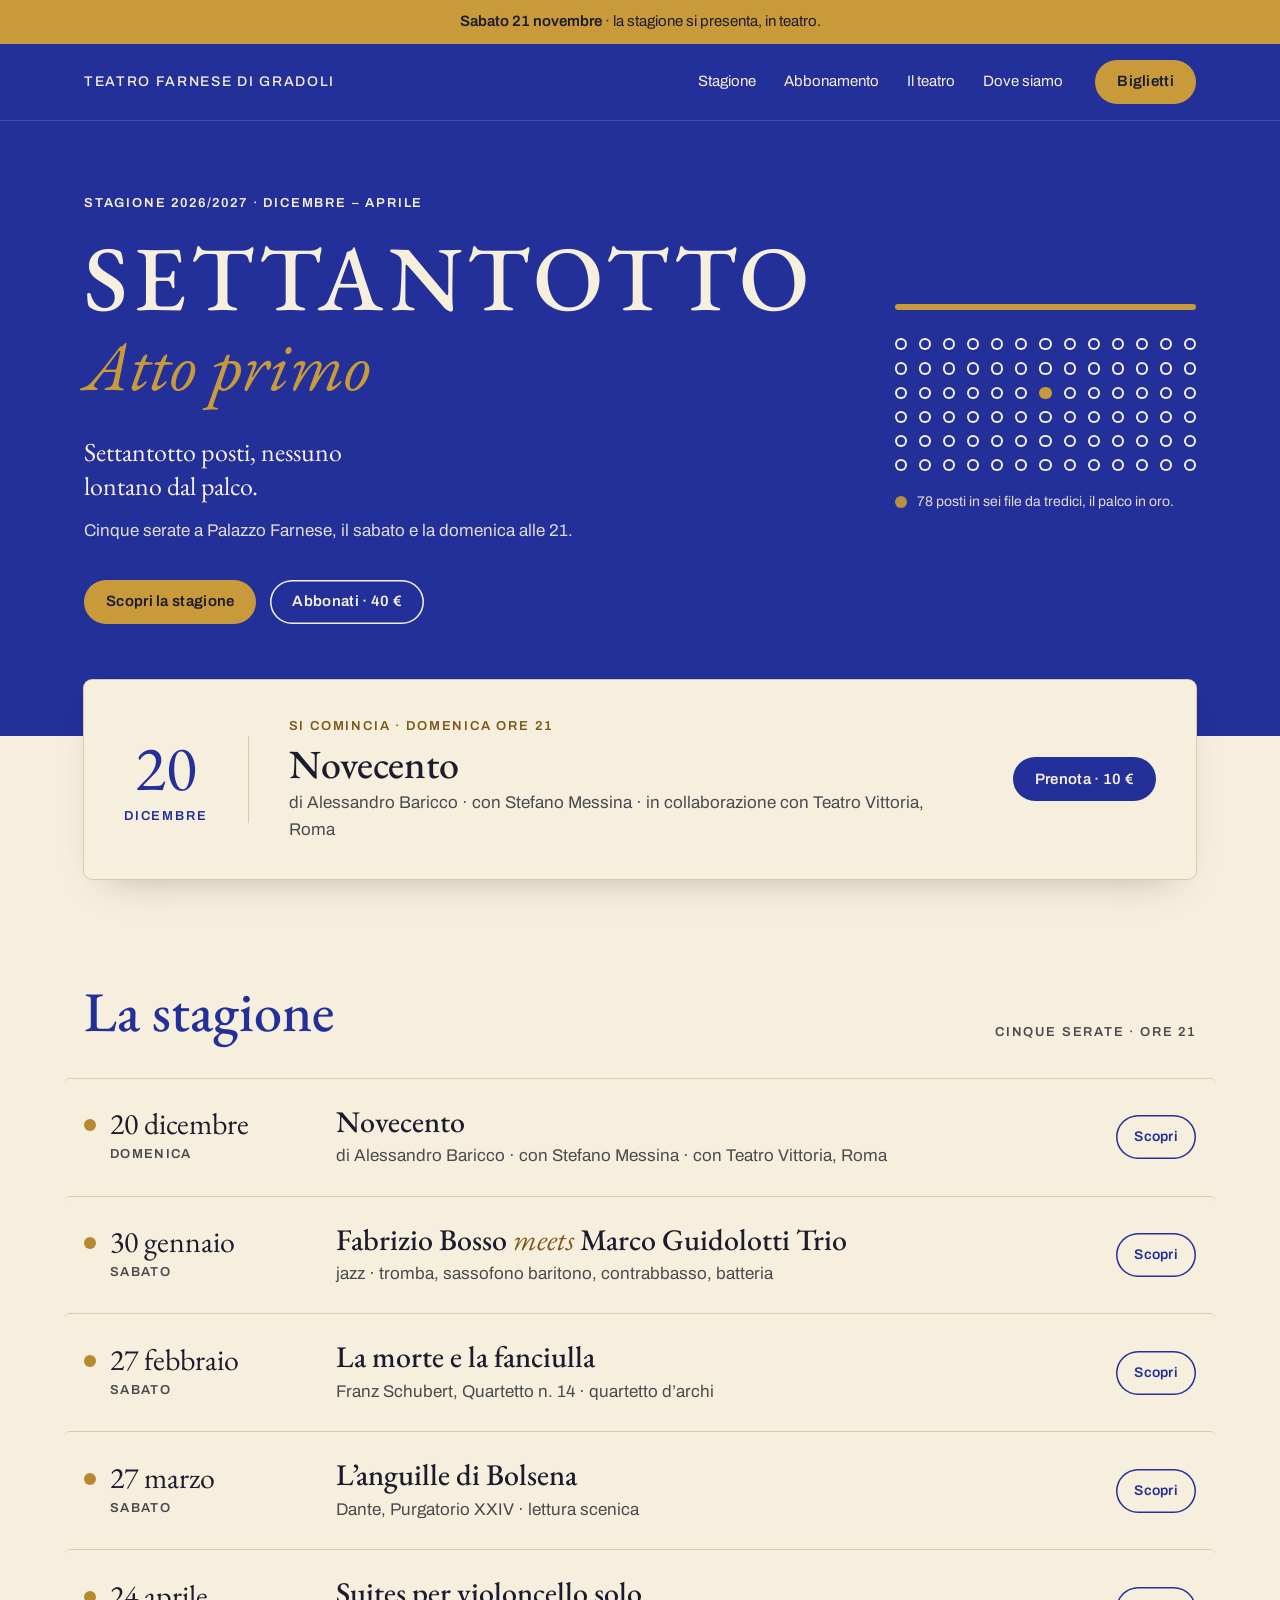
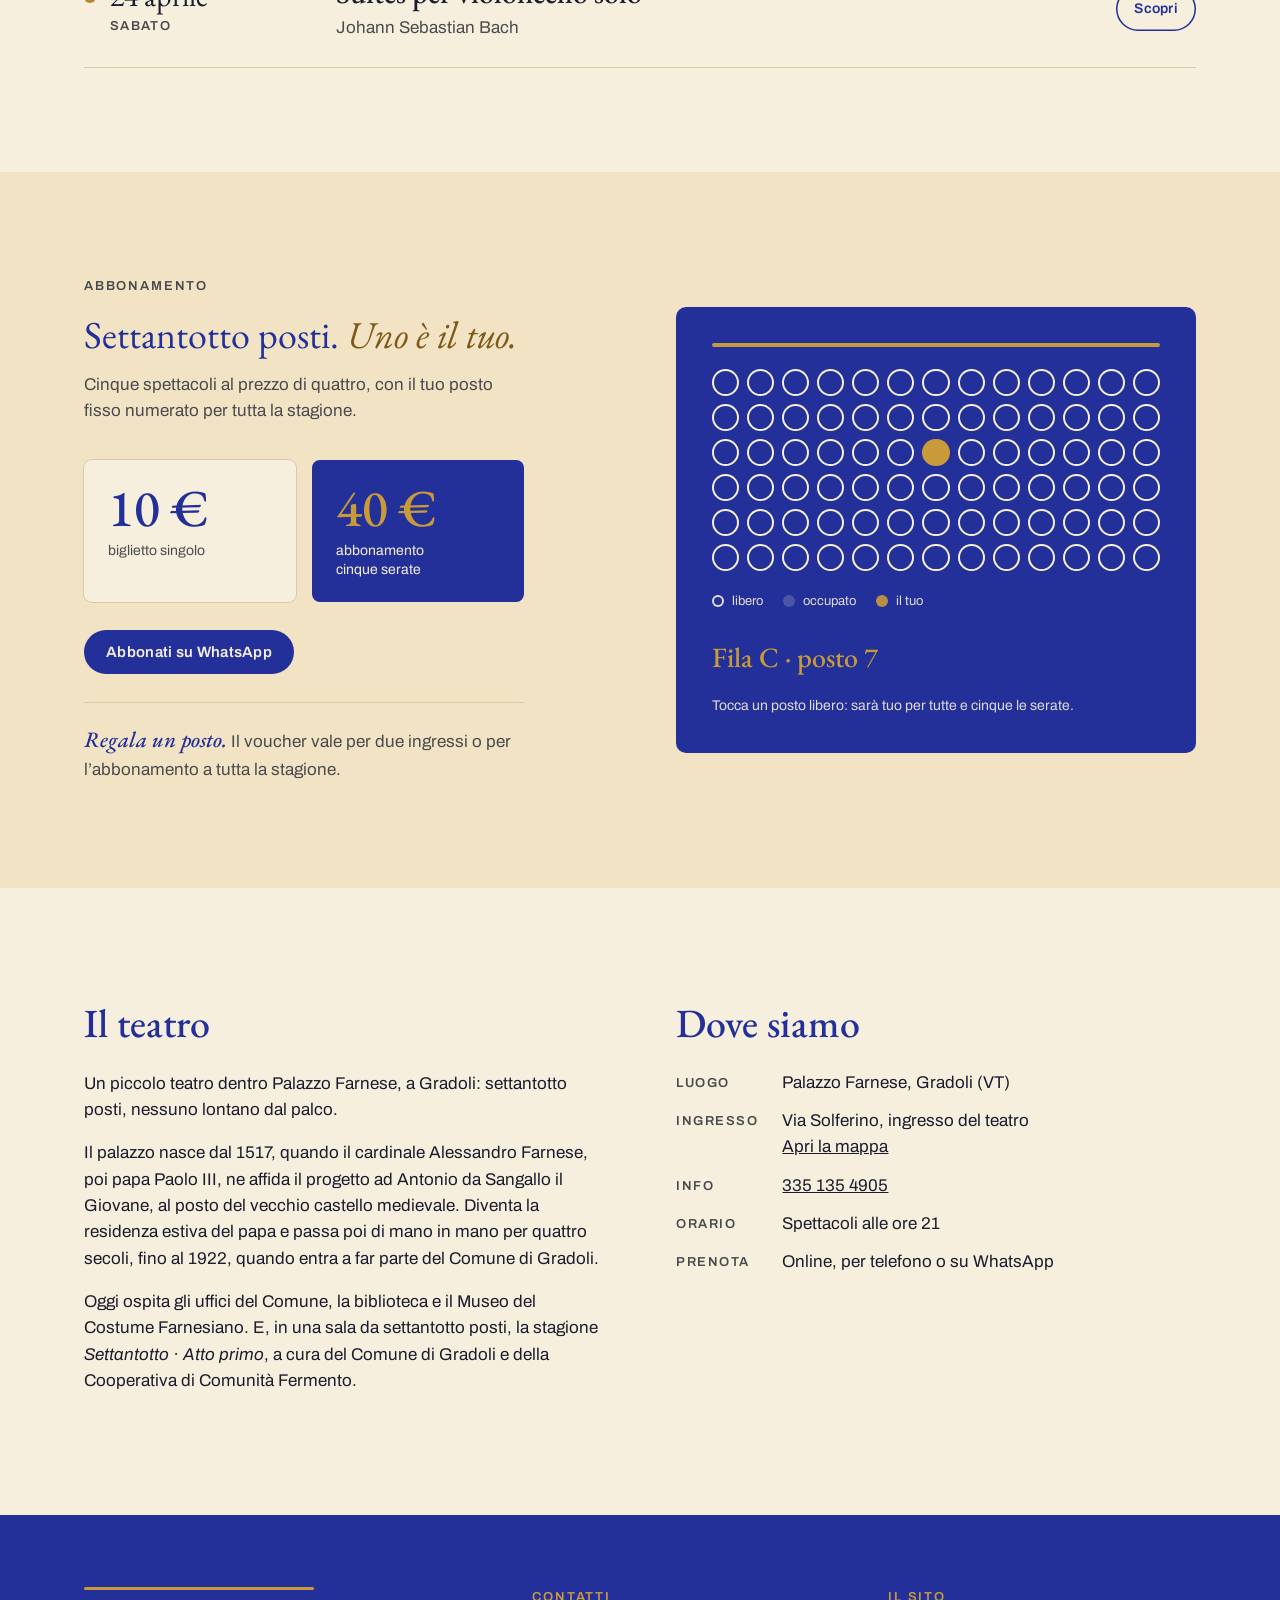
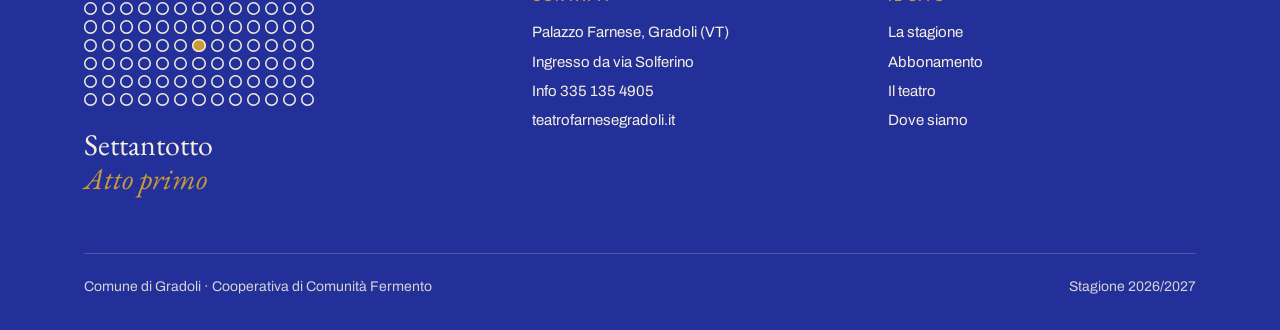
==== index.html @ 3d19fdaf "Scelta del posto anche per i biglietti dei singoli spettacoli Ogni pagina spettacolo ha ora la sala " ====
<!doctype html>
<html lang="it">
<head>
<meta charset="utf-8">
<meta name="viewport" content="width=device-width, initial-scale=1">
<title>Teatro Farnese di Gradoli · Settantotto, stagione 2026/2027</title>
<meta name="description" content="Settantotto posti, nessuno lontano dal palco. La stagione 2026/2027 del Teatro Farnese di Gradoli, a Palazzo Farnese.">
<link rel="preconnect" href="https://fonts.googleapis.com">
<link rel="preconnect" href="https://fonts.gstatic.com" crossorigin>
<link href="https://fonts.googleapis.com/css2?family=EB+Garamond:ital,wght@0,400;0,500;1,400;1,500&family=Archivo:wght@400;500;600&display=swap" rel="stylesheet">
<meta name="robots" content="noindex">
<link rel="stylesheet" href="stile.css?v=2">
</head>
<body>

<div class="avviso">
  <div class="contenitore">
    <p style="margin:0"><strong>Sabato 21 novembre</strong> · la stagione si presenta, in teatro.</p>
  </div>
</div>

<header class="testata">
  <div class="contenitore">
    <a class="marchio" href="#">Teatro Farnese di Gradoli</a>
    <nav class="menu" aria-label="Menu principale">
      <a href="#stagione">Stagione</a>
      <a href="#abbonamento">Abbonamento</a>
      <a href="#teatro">Il teatro</a>
      <a href="#dove">Dove siamo</a>
    </nav>
    <a class="bottone bottone-oro" href="#stagione">Biglietti</a>
  </div>
</header>

<main>
  <!-- Apertura -->
  <section class="apertura">
    <div class="contenitore">
      <div>
        <p class="etichetta">Stagione 2026/2027 · dicembre – aprile</p>
        <h1>SETTANTOTTO</h1>
        <p class="sottotitolo">Atto primo</p>
        <p class="motto">Settantotto posti, nessuno lontano dal palco.</p>
        <p class="quando">Cinque serate a Palazzo Farnese, il sabato e la domenica alle 21.</p>
        <div class="azioni">
          <a class="bottone bottone-oro" href="#stagione">Scopri la stagione</a>
          <a class="bottone bottone-vuoto" href="#abbonamento">Abbonati · 40 €</a>
        </div>
      </div>

      <figure class="sala" aria-label="La sala in astratto: 78 posti in sei file da tredici, il palco in oro">
        <div class="palco" aria-hidden="true"></div>
        <ul class="posti" data-sala="apertura" aria-hidden="true"></ul>
        <figcaption>78 posti in sei file da tredici, il palco in oro.</figcaption>
      </figure>
    </div>
  </section>

  <!-- Prossimo spettacolo -->
  <div class="prossimo">
    <div class="contenitore">
      <article class="scheda">
        <div class="data">20<span>dicembre</span></div>
        <div>
          <p class="etichetta">Si comincia · domenica ore 21</p>
          <h2><a href="novecento.html" style="text-decoration:none">Novecento</a></h2>
          <p>di Alessandro Baricco · con Stefano Messina · in collaborazione con Teatro Vittoria, Roma</p>
        </div>
        <a class="bottone bottone-blu" href="novecento.html#prenota">Prenota · 10 €</a>
      </article>
    </div>
  </div>

  <!-- Stagione -->
  <section class="blocco" id="stagione">
    <div class="contenitore">
      <div class="titolo-sezione">
        <h2>La stagione</h2>
        <p class="etichetta">Cinque serate · ore 21</p>
      </div>
      <ol class="stagione">
        <li>
          <div class="giorno"><div><strong>20 dicembre</strong><small>Domenica</small></div></div>
          <div><h3><a href="novecento.html">Novecento</a></h3><p>di Alessandro Baricco · con Stefano Messina · con Teatro Vittoria, Roma</p></div>
          <a class="bottone bottone-filo" href="novecento.html">Scopri</a>
        </li>
        <li>
          <div class="giorno"><div><strong>30 gennaio</strong><small>Sabato</small></div></div>
          <div><h3><a href="bosso-guidolotti.html">Fabrizio Bosso <em>meets</em> Marco Guidolotti Trio</a></h3><p>jazz · tromba, sassofono baritono, contrabbasso, batteria</p></div>
          <a class="bottone bottone-filo" href="bosso-guidolotti.html">Scopri</a>
        </li>
        <li>
          <div class="giorno"><div><strong>27 febbraio</strong><small>Sabato</small></div></div>
          <div><h3><a href="la-morte-e-la-fanciulla.html">La morte e la fanciulla</a></h3><p>Franz Schubert, Quartetto n. 14 · quartetto d’archi</p></div>
          <a class="bottone bottone-filo" href="la-morte-e-la-fanciulla.html">Scopri</a>
        </li>
        <li>
          <div class="giorno"><div><strong>27 marzo</strong><small>Sabato</small></div></div>
          <div><h3><a href="anguille-di-bolsena.html">L’anguille di Bolsena</a></h3><p>Dante, Purgatorio XXIV · lettura scenica</p></div>
          <a class="bottone bottone-filo" href="anguille-di-bolsena.html">Scopri</a>
        </li>
        <li>
          <div class="giorno"><div><strong>24 aprile</strong><small>Sabato</small></div></div>
          <div><h3><a href="suites-bach.html">Suites per violoncello solo</a></h3><p>Johann Sebastian Bach</p></div>
          <a class="bottone bottone-filo" href="suites-bach.html">Scopri</a>
        </li>
      </ol>
    </div>
  </section>

  <!-- Abbonamento -->
  <section class="blocco abbonamento" id="abbonamento">
    <div class="contenitore">
      <div>
        <p class="etichetta">Abbonamento</p>
        <blockquote>Settantotto posti. <em>Uno è il tuo.</em></blockquote>
        <p style="margin: 14px 0 0; color: var(--peperino); max-width: 440px">Cinque spettacoli al prezzo di quattro, con il tuo posto fisso numerato per tutta la stagione.</p>
        <div class="prezzi">
          <div class="prezzo"><strong>10 €</strong><span>biglietto singolo</span></div>
          <div class="prezzo evidenza"><strong>40 €</strong><span>abbonamento<br>cinque serate</span></div>
        </div>
        <a class="bottone bottone-blu" id="abbonati" href="#" target="_blank" rel="noopener">Abbonati su WhatsApp</a>
        <p class="regalo"><strong>Regala un posto.</strong> Il voucher vale per due ingressi o per l’abbonamento a tutta la stagione.</p>
      </div>

      <div class="tuo-posto">
        <div class="palco" aria-hidden="true"></div>
        <div class="posti" data-sala="scegli" role="group" aria-label="Scegli il posto dell’abbonamento"></div>
        <ul class="legenda" aria-hidden="true">
          <li><span class="posto"></span>libero</li>
          <li><span class="posto occupato"></span>occupato</li>
          <li><span class="posto scelto"></span>il tuo</li>
        </ul>
        <p class="didascalia" aria-live="polite">
          <strong id="posto-scelto">Fila C · posto 7</strong>
          <span id="posto-spiegazione">Tocca un posto libero: sarà tuo per tutte e cinque le serate.</span>
        </p>
      </div>
    </div>
  </section>

  <!-- Il teatro e Dove siamo -->
  <section class="blocco">
    <div class="contenitore due-colonne">
      <div id="teatro">
        <h2>Il teatro</h2>
        <p>Un piccolo teatro dentro Palazzo Farnese, a Gradoli: settantotto posti, nessuno lontano dal palco.</p>
        <p>Il palazzo nasce dal 1517, quando il cardinale Alessandro Farnese, poi papa Paolo III, ne affida il progetto ad Antonio da Sangallo il Giovane, al posto del vecchio castello medievale. Diventa la residenza estiva del papa e passa poi di mano in mano per quattro secoli, fino al 1922, quando entra a far parte del Comune di Gradoli.</p>
        <p>Oggi ospita gli uffici del Comune, la biblioteca e il Museo del Costume Farnesiano. E, in una sala da settantotto posti, la stagione <em>Settantotto · Atto primo</em>, a cura del Comune di Gradoli e della Cooperativa di Comunità Fermento.</p>
      </div>
      <div id="dove">
        <h2>Dove siamo</h2>
        <dl class="info">
          <dt>Luogo</dt><dd>Palazzo Farnese, Gradoli (VT)</dd>
          <dt>Ingresso</dt><dd>Via Solferino, ingresso del teatro<br><a href="https://www.google.com/maps/search/?api=1&amp;query=Via+Solferino+Gradoli+VT" target="_blank" rel="noopener">Apri la mappa</a></dd>
          <dt>Info</dt><dd><a href="tel:+393351354905">335 135 4905</a></dd>
          <dt>Orario</dt><dd>Spettacoli alle ore 21</dd>
          <dt>Prenota</dt><dd>Online, per telefono o su WhatsApp</dd>
        </dl>
      </div>
    </div>
  </section>
</main>

<footer class="piede">
  <div class="contenitore">
    <div class="colonne">
      <div>
        <div class="mini" aria-hidden="true">
          <div class="palco"></div>
          <ul class="posti" data-sala="piede"></ul>
        </div>
        <p class="firma">Settantotto<br><em>Atto primo</em></p>
      </div>
      <div>
        <h3>Contatti</h3>
        <ul>
          <li>Palazzo Farnese, Gradoli (VT)</li>
          <li>Ingresso da via Solferino</li>
          <li><a href="tel:+393351354905">Info 335 135 4905</a></li>
          <li>teatrofarnesegradoli.it</li>
        </ul>
      </div>
      <div>
        <h3>Il sito</h3>
        <ul>
          <li><a href="#stagione">La stagione</a></li>
          <li><a href="#abbonamento">Abbonamento</a></li>
          <li><a href="#teatro">Il teatro</a></li>
          <li><a href="#dove">Dove siamo</a></li>
        </ul>
      </div>
    </div>
    <div class="crediti">
      <p>Comune di Gradoli · Cooperativa di Comunità Fermento</p>
      <p>Stagione 2026/2027</p>
    </div>
  </div>
</footer>

<script src="posti.js"></script>
<script src="sala.js?v=2"></script>
</body>
</html>
---- stile.css ----
/* Teatro Farnese di Gradoli · stile comune a tutte le pagine */

/* ===== I colori dell'identità "Settantotto" ===== */
:root {
  --blu: #23309A;        /* Blu poltrona */
  --oro: #B8892E;        /* Oro sipario */
  --oro-chiaro: #C99A3A; /* oro da usare sul blu */
  --oro-scuro: #7E5A1A;  /* oro da usare come testo sul chiaro */
  --peperino: #4A4B4F;
  --intonaco: #F1E3C4;
  --crema: #F7EFDD;
  --inchiostro: #1B1C2E;
  --filo: #D9CBA8;       /* linee sottili sul chiaro */
  --serif: 'EB Garamond', Georgia, serif;
  --sans: 'Archivo', system-ui, sans-serif;
}

* { box-sizing: border-box; }
body {
  margin: 0;
  background: var(--crema);
  color: var(--inchiostro);
  font-family: var(--sans);
  font-size: 17px;
  line-height: 1.55;
}
a { color: inherit; }
.contenitore { max-width: 1160px; margin: 0 auto; padding: 0 24px; }
.etichetta {
  margin: 0;
  font-size: 13px; font-weight: 600; letter-spacing: 0.14em;
  text-transform: uppercase;
}

/* ===== Bottoni ===== */
.bottone {
  display: inline-flex; align-items: center; justify-content: center; gap: 8px;
  min-height: 44px; padding: 0 22px;
  border-radius: 999px; text-decoration: none; font-weight: 600; font-size: 15px;
  letter-spacing: 0.02em; white-space: nowrap;
  transition: background .2s, color .2s, box-shadow .2s;
}
.bottone-oro { background: var(--oro-chiaro); color: var(--inchiostro); }
.bottone-oro:hover { background: var(--crema); }
.bottone-vuoto { box-shadow: inset 0 0 0 1.5px var(--crema); color: var(--crema); }
.bottone-vuoto:hover { background: var(--crema); color: var(--blu); }
.bottone-blu { background: var(--blu); color: var(--crema); }
.bottone-blu:hover { background: var(--inchiostro); }
.bottone-filo { box-shadow: inset 0 0 0 1.5px var(--blu); color: var(--blu); min-height: 44px; padding: 0 18px; font-size: 14px; }
.bottone-filo:hover { background: var(--blu); color: var(--crema); }

/* ===== Testata ===== */
.testata { background: var(--blu); color: var(--crema); border-bottom: 1px solid rgba(247, 239, 221, 0.15); }
.testata .contenitore {
  display: flex; align-items: center; gap: 32px; min-height: 76px;
}
.marchio { text-decoration: none; font-weight: 500; letter-spacing: 0.12em; text-transform: uppercase; font-size: 14px; }
.menu { display: flex; gap: 28px; margin-left: auto; }
.menu a { text-decoration: none; font-size: 15px; padding: 10px 0; }
.menu a:hover { color: var(--oro-chiaro); }

/* ===== La sala (il segno): 6 file da 13 = 78 posti ===== */
.posti {
  display: grid; grid-template-columns: repeat(13, 1fr); gap: 12px;
  list-style: none; margin: 0; padding: 0;
}
.posto {
  aspect-ratio: 1; border-radius: 50%;
  box-shadow: inset 0 0 0 2px var(--crema);
}
.posto.oro { background: var(--oro-chiaro); box-shadow: none; }
.palco { height: 6px; border-radius: 3px; background: var(--oro-chiaro); margin-bottom: 28px; }

/* All'arrivo la sala "si accende" a onde partendo dal posto d'oro, poi resta solo lui */
@keyframes accendi {
  0%   { background: transparent; }
  35%  { background: var(--oro-chiaro); box-shadow: inset 0 0 0 2px var(--oro-chiaro); }
  100% { background: transparent; }
}
[data-sala="apertura"] .posto:not(.oro) { animation: accendi 1.1s ease-out both; animation-delay: calc(var(--d) * 90ms + 300ms); }
@media (prefers-reduced-motion: reduce) {
  [data-sala="apertura"] .posto:not(.oro) { animation: none; }
}

/* ===== Apertura ===== */
.apertura { background: var(--blu); color: var(--crema); padding: 72px 0 112px; }
.apertura .contenitore {
  display: grid; grid-template-columns: 1fr 1fr; gap: 80px; align-items: center;
}
.apertura h1 {
  margin: 18px 0 0; font-family: var(--serif); font-weight: 500;
  font-size: clamp(48px, 7.4vw, 92px); letter-spacing: 0.06em; line-height: 1;
}
.apertura .sottotitolo {
  margin: 4px 0 0; font-family: var(--serif); font-style: italic;
  font-size: clamp(38px, 5.6vw, 70px); line-height: 1.1; color: var(--oro-chiaro);
}
.apertura .motto { margin: 32px 0 0; font-family: var(--serif); font-size: 26px; line-height: 1.3; max-width: 26ch; }
.apertura .quando { margin: 14px 0 0; opacity: .9; }
.azioni { display: flex; gap: 14px; flex-wrap: wrap; margin-top: 36px; }

.sala { margin: 0; width: 100%; }
.sala figcaption { margin-top: 20px; font-size: 14px; display: flex; gap: 10px; align-items: center; opacity: .9; }
.sala figcaption::before { content: ""; width: 12px; height: 12px; border-radius: 50%; background: var(--oro-chiaro); flex: none; }

/* ===== Prossimo spettacolo ===== */
.prossimo { margin-top: -56px; }
.scheda {
  background: var(--crema); border-radius: 8px; padding: 36px 40px;
  box-shadow: 0 0 0 1px var(--filo), 0 18px 40px -24px rgba(27, 28, 46, 0.35);
  display: grid; grid-template-columns: auto 1fr auto; gap: 40px; align-items: center;
}
.scheda .data { font-family: var(--serif); font-size: 64px; line-height: 1; color: var(--blu); text-align: center; padding-right: 40px; border-right: 1px solid var(--filo); }
.scheda .data span { display: block; font-family: var(--sans); font-size: 13px; font-weight: 600; letter-spacing: .14em; text-transform: uppercase; margin-top: 10px; }
.scheda h2 { margin: 6px 0 4px; font-family: var(--serif); font-weight: 500; font-size: 40px; line-height: 1.1; }
.scheda p { margin: 0; color: var(--peperino); }
.scheda .etichetta { color: var(--oro-scuro); }

/* ===== Sezioni ===== */
section.blocco { padding: 104px 0; }
.titolo-sezione { display: flex; justify-content: space-between; align-items: end; gap: 24px; flex-wrap: wrap; margin-bottom: 36px; }
.titolo-sezione h2 { margin: 0; font-family: var(--serif); font-weight: 500; font-size: clamp(36px, 5vw, 56px); line-height: 1.05; color: var(--blu); }
.titolo-sezione .etichetta { color: var(--peperino); }

/* ===== Stagione ===== */
.stagione { list-style: none; margin: 0; padding: 0; border-bottom: 1px solid var(--filo); }
.stagione li {
  display: grid; grid-template-columns: 220px 1fr auto; gap: 32px; align-items: center;
  padding: 26px 20px; margin: 0 -20px; border-top: 1px solid var(--filo);
  border-radius: 6px; transition: background .2s;
}
.stagione li:hover { background: var(--intonaco); }
.stagione li:hover .giorno::before { background: var(--blu); }
.stagione .giorno { display: flex; gap: 14px; align-items: baseline; }
.stagione .giorno::before {
  content: ""; width: 12px; height: 12px; border-radius: 50%; background: var(--oro); flex: none; transform: translateY(-3px);
  transition: background .2s;
}
.stagione .giorno strong { font-family: var(--serif); font-weight: 400; font-size: 30px; line-height: 1.1; display: block; }
.stagione .giorno small { font-size: 13px; font-weight: 600; letter-spacing: .1em; text-transform: uppercase; color: var(--peperino); }
.stagione h3 { margin: 0; font-family: var(--serif); font-weight: 500; font-size: 30px; line-height: 1.15; }
.stagione h3 em { color: var(--oro-scuro); font-weight: 400; }
.stagione p { margin: 4px 0 0; color: var(--peperino); }

/* ===== Abbonamento ===== */
.abbonamento { background: var(--intonaco); }
.abbonamento .contenitore { display: grid; grid-template-columns: 1fr 1fr; gap: 72px; align-items: center; }
.abbonamento .etichetta { color: var(--peperino); }
.abbonamento blockquote { margin: 16px 0 0; font-family: var(--serif); font-size: clamp(28px, 3.4vw, 38px); line-height: 1.2; color: var(--blu); }
.abbonamento blockquote em { color: var(--oro-scuro); }
.prezzi { display: grid; grid-template-columns: 1fr 1fr; gap: 16px; margin: 36px 0 28px; max-width: 440px; }
.prezzo { background: var(--crema); border-radius: 8px; padding: 22px 24px; box-shadow: 0 0 0 1px var(--filo); }
.prezzo strong { display: block; font-family: var(--serif); font-weight: 500; font-size: 52px; line-height: 1; color: var(--blu); }
.prezzo span { display: block; margin-top: 8px; color: var(--peperino); font-size: 14px; line-height: 1.35; }
.prezzo.evidenza { background: var(--blu); box-shadow: none; }
.prezzo.evidenza strong { color: var(--oro-chiaro); }
.prezzo.evidenza span { color: var(--crema); }

.regalo { margin: 28px 0 0; padding-top: 20px; border-top: 1px solid var(--filo); color: var(--peperino); max-width: 440px; }
.regalo strong { font-family: var(--serif); font-style: italic; font-weight: 500; font-size: 22px; color: var(--blu); }

/* Avviso della presentazione, in cima */
.avviso { background: var(--oro-chiaro); color: var(--inchiostro); font-size: 15px; }
.avviso .contenitore { display: flex; justify-content: center; align-items: center; gap: 10px; flex-wrap: wrap; min-height: 44px; padding-top: 8px; padding-bottom: 8px; text-align: center; }
.avviso strong { font-weight: 600; }

.tuo-posto { background: var(--blu); color: var(--crema); border-radius: 10px; padding: 36px; }
.tuo-posto .palco { height: 4px; margin-bottom: 22px; }
.tuo-posto .posti { gap: 8px; }
.tuo-posto .posto {
  border: 0; padding: 0; cursor: pointer; background: transparent;
  transition: background .2s, box-shadow .2s;
}
.tuo-posto .posto:hover { box-shadow: inset 0 0 0 2px var(--oro-chiaro); }
.tuo-posto .posto:focus-visible { outline: 2px solid var(--oro-chiaro); outline-offset: 2px; }
.tuo-posto .posto[aria-pressed="true"] { background: var(--oro-chiaro); box-shadow: none; }
.tuo-posto .didascalia { margin: 24px 0 0; display: flex; justify-content: space-between; align-items: baseline; gap: 16px; flex-wrap: wrap; }
.tuo-posto .didascalia strong { font-family: var(--serif); font-weight: 500; font-size: 28px; color: var(--oro-chiaro); }
.tuo-posto .didascalia span { font-size: 14px; opacity: .9; }

/* Posti già presi (biglietti venduti e abbonati): spenti, non si toccano */
.tuo-posto .posto.occupato,
.legenda .posto.occupato { background: rgba(247, 239, 221, 0.22); box-shadow: none; cursor: not-allowed; }
.tuo-posto .posto.occupato:hover { box-shadow: none; }

.legenda { list-style: none; margin: 20px 0 0; padding: 0; display: flex; flex-wrap: wrap; gap: 8px 20px; font-size: 13px; opacity: .9; }
.legenda li { display: flex; align-items: center; gap: 8px; }
.legenda .posto { width: 12px; flex: none; }
.legenda .posto.scelto { background: var(--oro-chiaro); box-shadow: none; }

/* La sala dei biglietti, dentro il riquadro "Biglietti" di ogni spettacolo */
.scegli-biglietto { padding: 28px; margin-bottom: 24px; }
.scegli-biglietto .etichetta { color: var(--oro-chiaro); margin-bottom: 18px; }
.scegli-biglietto .posti { gap: 6px; }
.scegli-biglietto .didascalia { margin-top: 20px; }
.scegli-biglietto .didascalia strong { font-size: 24px; line-height: 1.2; }

/* ===== Il teatro + Dove ===== */
.due-colonne { display: grid; grid-template-columns: 1fr 1fr; gap: 72px; }
.due-colonne h2 { margin: 0 0 16px; font-family: var(--serif); font-weight: 500; font-size: 40px; color: var(--blu); }
.segnaposto { background: var(--intonaco); border: 1px dashed var(--oro); border-radius: 6px; padding: 14px 16px; color: var(--peperino); font-size: 15px; }
dl.info { margin: 0; display: grid; grid-template-columns: auto 1fr; gap: 12px 24px; }
dl.info dt { font-size: 13px; font-weight: 600; letter-spacing: .12em; text-transform: uppercase; color: var(--peperino); padding-top: 3px; }
dl.info dd { margin: 0; }

/* ===== Piede ===== */
.piede { background: var(--blu); color: var(--crema); padding: 72px 0 32px; font-size: 15px; }
.piede .colonne { display: grid; grid-template-columns: 1.3fr 1fr 1fr; gap: 48px; }
.piede .firma { margin: 0; font-family: var(--serif); font-size: 30px; line-height: 1.15; }
.piede .firma em { color: var(--oro-chiaro); }
.piede .mini { max-width: 230px; margin-bottom: 22px; }
.piede .mini .palco { height: 3px; margin-bottom: 12px; }
.piede .mini .posti { gap: 5px; }
.piede .mini .posto { box-shadow: inset 0 0 0 1.5px var(--crema); }
.piede h3 { margin: 0 0 14px; font-size: 13px; font-weight: 600; letter-spacing: .14em; text-transform: uppercase; color: var(--oro-chiaro); }
.piede ul { list-style: none; margin: 0; padding: 0; display: grid; gap: 6px; }
.piede ul a { text-decoration: none; }
.piede ul a:hover { color: var(--oro-chiaro); }
.piede .crediti {
  margin-top: 56px; padding-top: 22px; border-top: 1px solid rgba(247, 239, 221, 0.25);
  display: flex; justify-content: space-between; gap: 16px; flex-wrap: wrap; font-size: 14px; opacity: .85;
}
.piede .crediti p { margin: 0; }

/* ===== Telefono ===== */
@media (max-width: 820px) {
  .testata .contenitore { flex-wrap: wrap; gap: 0 16px; min-height: 0; padding-top: 12px; padding-bottom: 4px; }
  .marchio { flex: 1; font-size: 13px; }
  .menu { order: 3; width: 100%; margin: 8px 0 0; justify-content: space-between; gap: 12px; border-top: 1px solid rgba(247, 239, 221, 0.15); }
  .menu a { font-size: 14px; padding: 12px 0; }
  .testata .bottone { min-height: 40px; padding: 0 16px; font-size: 14px; }

  .apertura { padding: 44px 0 96px; }
  .apertura .contenitore, .abbonamento .contenitore, .due-colonne, .piede .colonne { grid-template-columns: minmax(0, 1fr); gap: 44px; }
  .apertura h1 { font-size: clamp(34px, 11vw, 64px); letter-spacing: 0.03em; }
  .apertura .sottotitolo { font-size: clamp(32px, 10vw, 56px); }
  .posti { gap: 7px; }
  .tuo-posto { padding: 24px; }
  .tuo-posto .posti { gap: 5px; }

  .scheda { grid-template-columns: 1fr; gap: 18px; padding: 28px; }
  .scheda .data { text-align: left; border-right: 0; padding-right: 0; }
  .scheda .bottone { justify-self: start; }

  .stagione li { grid-template-columns: 1fr; gap: 10px; padding: 24px 0; margin: 0; }
  .stagione li:hover { background: none; }
  .stagione .bottone { justify-self: start; }
  section.blocco { padding: 72px 0; }
}
@media (max-width: 360px) {
  .menu a { font-size: 13px; }
}

/* ===== Collegamenti nella stagione (homepage) ===== */
.stagione h3 a { text-decoration: none; }
.stagione h3 a:hover { text-decoration: underline; text-decoration-thickness: 1px; text-underline-offset: 4px; }

/* ===================================================== */
/* ===== Pagine dei singoli spettacoli =============== */
/* ===================================================== */

.apertura-spettacolo { padding: 64px 0 96px; }
.apertura-spettacolo .contenitore { grid-template-columns: 1.25fr 1fr; align-items: end; }
.apertura-spettacolo .etichetta a { text-decoration: none; }
.apertura-spettacolo .etichetta a:hover { color: var(--oro-chiaro); }
.apertura-spettacolo .etichetta .genere { color: var(--oro-chiaro); }
.apertura-spettacolo h1 {
  letter-spacing: 0; text-transform: none;
  font-size: clamp(44px, 6.4vw, 84px); line-height: 1.02;
}
.apertura-spettacolo h1 em { color: var(--oro-chiaro); font-weight: 400; font-size: .6em; display: block; margin: 4px 0; }
.apertura-spettacolo .sottotitolo { font-size: clamp(26px, 3.2vw, 38px); margin-top: 10px; }
.apertura-spettacolo .interpreti { margin: 18px 0 0; font-size: 18px; line-height: 1.6; }
.apertura-spettacolo .interpreti span { color: var(--oro-chiaro); }
.apertura-spettacolo .quando-grande {
  margin: 32px 0 0; padding-top: 24px; border-top: 1px solid rgba(247, 239, 221, 0.3);
  font-family: var(--serif); font-size: clamp(28px, 3.4vw, 40px); line-height: 1.15;
}
.apertura-spettacolo .quando-grande small { display: block; margin-top: 6px; font-family: var(--sans); font-size: 15px; font-weight: 500; letter-spacing: .1em; text-transform: uppercase; }

/* nella sala di uno spettacolo: posto di stasera pieno, serate già passate solo bordate d'oro */
.posto.passato { box-shadow: inset 0 0 0 3px var(--oro-chiaro); }

.scheda-spettacolo { display: grid; grid-template-columns: 1.2fr 1fr; gap: 72px; align-items: start; }
.scheda-spettacolo h2 { margin: 0 0 18px; font-family: var(--serif); font-weight: 500; font-size: 40px; line-height: 1.1; color: var(--blu); }
.scheda-spettacolo .testo p { margin: 0 0 16px; font-size: 18px; line-height: 1.65; max-width: 60ch; }
.scheda-spettacolo .testo blockquote {
  margin: 28px 0; padding: 4px 0 4px 24px; border-left: 3px solid var(--oro);
  font-family: var(--serif); font-style: italic; font-size: 26px; line-height: 1.35; color: var(--blu);
}
.scheda-spettacolo .testo blockquote cite { display: block; margin-top: 8px; font-family: var(--sans); font-style: normal; font-size: 14px; color: var(--peperino); }
.formazione { list-style: none; margin: 28px 0 0; padding: 0; border-top: 1px solid var(--filo); }
.formazione li { display: flex; justify-content: space-between; gap: 16px; padding: 12px 0; border-bottom: 1px solid var(--filo); }
.formazione li span { color: var(--oro-scuro); font-style: italic; font-family: var(--serif); font-size: 19px; }
.da-annunciare { color: var(--peperino); font-style: italic; }

.biglietto { background: var(--intonaco); border-radius: 10px; padding: 36px; position: sticky; top: 24px; }
.biglietto h2 { font-size: 32px; }
.biglietto dl.info { margin-bottom: 28px; }
.biglietto .azioni { margin-top: 0; flex-direction: column; align-items: stretch; gap: 10px; }
.biglietto .nota { margin: 18px 0 0; font-size: 14px; color: var(--peperino); }

/* Precedente / successivo */
.altri { border-top: 1px solid var(--filo); }
.altri .contenitore { display: grid; grid-template-columns: 1fr 1fr; }
.altri a {
  display: flex; flex-direction: column; gap: 4px; padding: 36px 0; text-decoration: none;
  transition: color .2s;
}
.altri a + a { text-align: right; align-items: flex-end; border-left: 1px solid var(--filo); padding-left: 24px; }
.altri a:first-child { padding-right: 24px; }
.altri a:hover strong { color: var(--blu); }
.altri small { font-size: 13px; font-weight: 600; letter-spacing: .12em; text-transform: uppercase; color: var(--peperino); }
.altri strong { font-family: var(--serif); font-weight: 500; font-size: 28px; line-height: 1.15; transition: color .2s; }

@media (max-width: 820px) {
  .apertura-spettacolo { padding: 40px 0 72px; }
  .apertura-spettacolo .contenitore, .scheda-spettacolo { grid-template-columns: minmax(0, 1fr); gap: 44px; }
  .apertura-spettacolo h1 { font-size: clamp(38px, 11vw, 60px); letter-spacing: 0; }
  .biglietto { position: static; padding: 26px; }
  .biglietto dl.info { grid-template-columns: 1fr; gap: 2px; }
  .biglietto dl.info dd { margin-bottom: 14px; }
  /* sul telefono la sala dei biglietti prende tutta la larghezza, per avere posti più grandi da toccare */
  .biglietto .scegli-biglietto { margin-left: -26px; margin-right: -26px; border-radius: 0; padding: 24px 14px; }
  .scegli-biglietto .posti { gap: 4px; }
  .tuo-posto { padding: 24px 16px; }
  .tuo-posto .posti { gap: 4px; }
  .altri .contenitore { grid-template-columns: 1fr; }
  .altri a + a { text-align: left; align-items: flex-start; border-left: 0; border-top: 1px solid var(--filo); padding-left: 0; }
  .altri strong { font-size: 24px; }
}

/* "da annunciare" sul blu dell'apertura */
.apertura-spettacolo .da-annunciare { color: var(--crema); opacity: .8; }
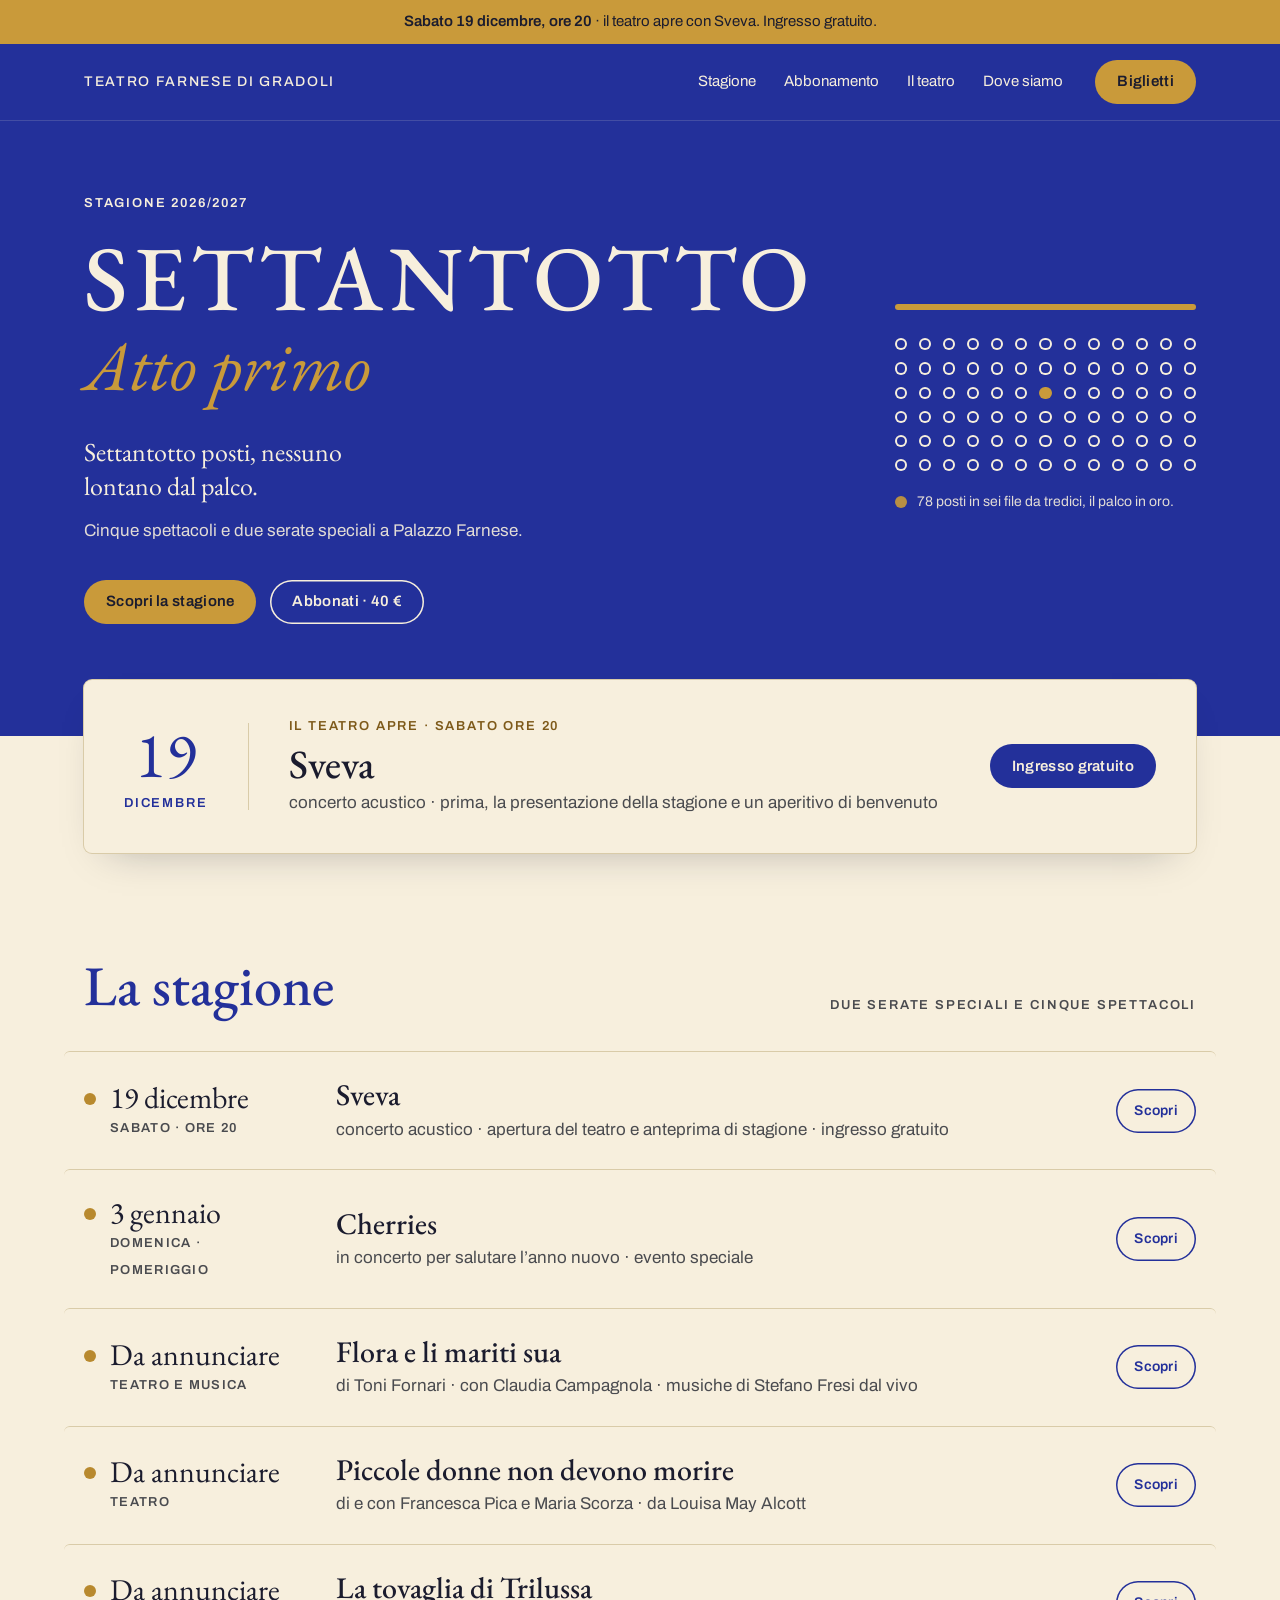
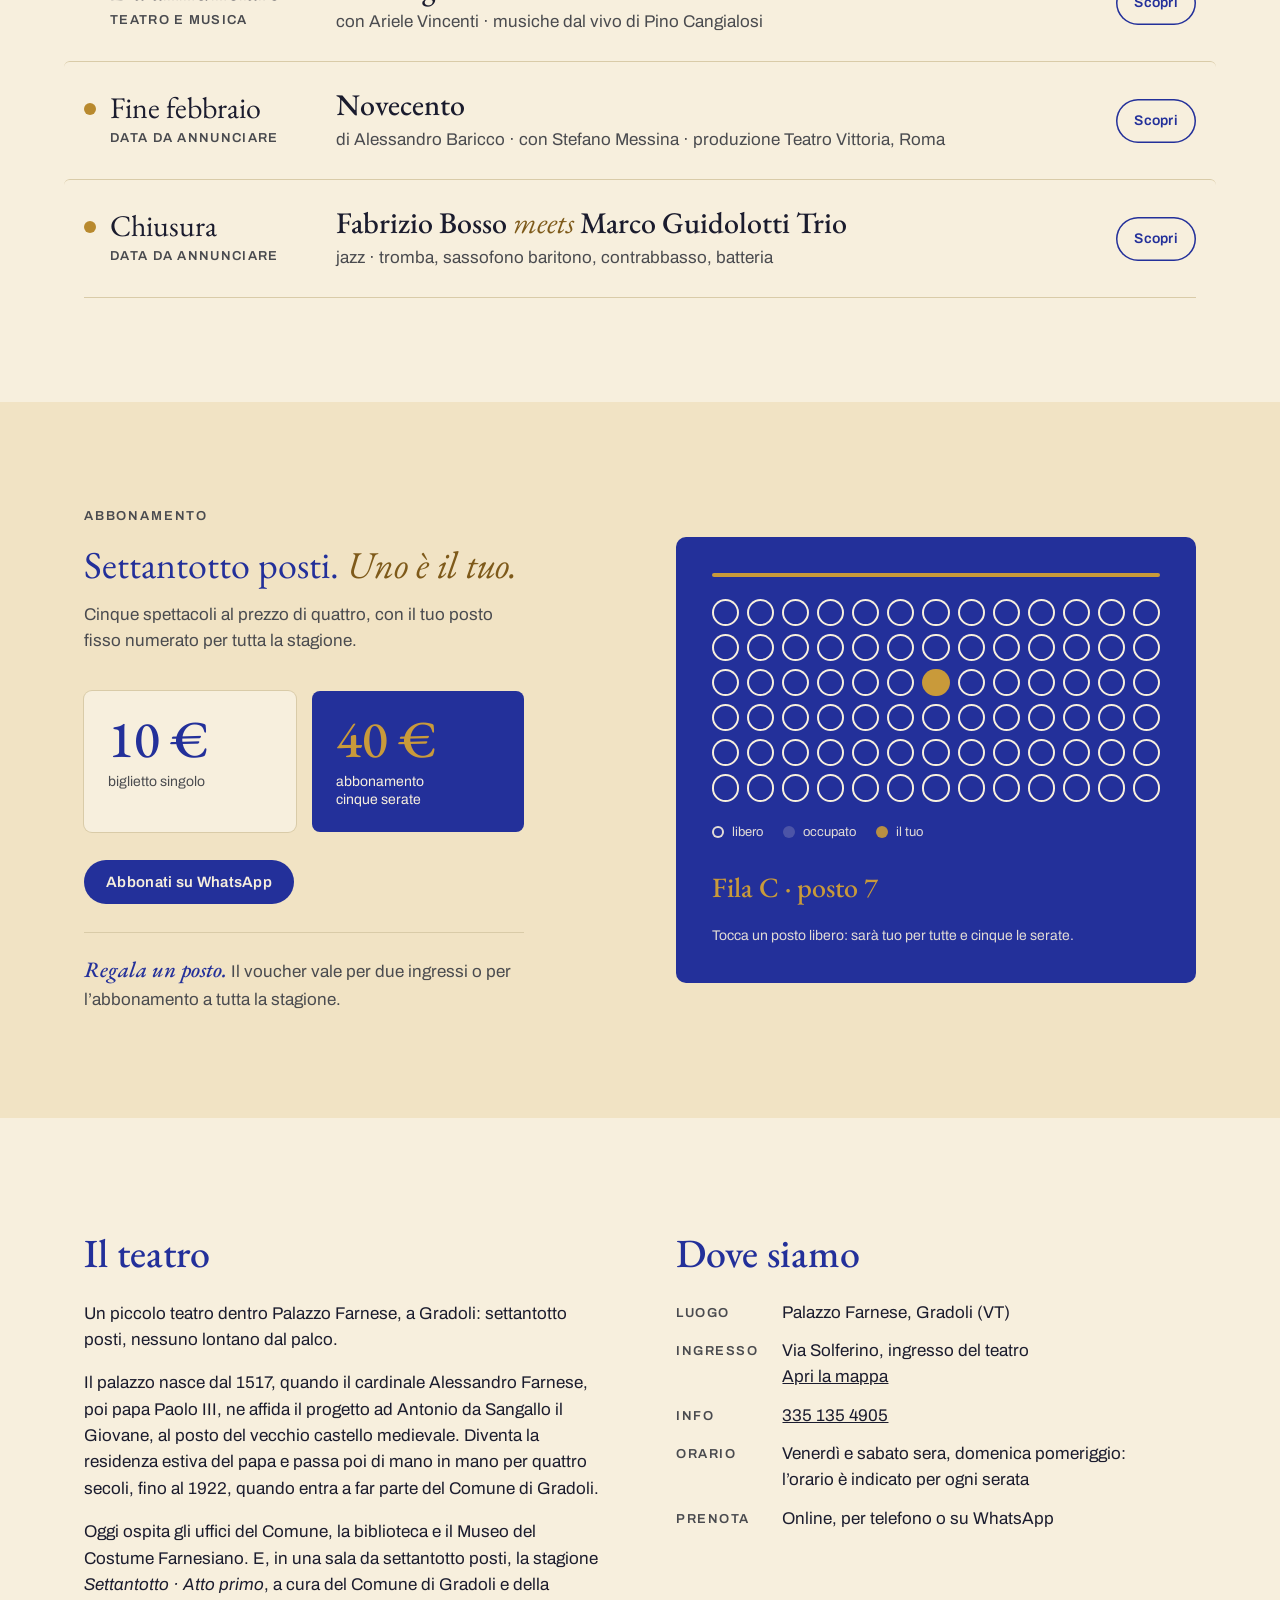
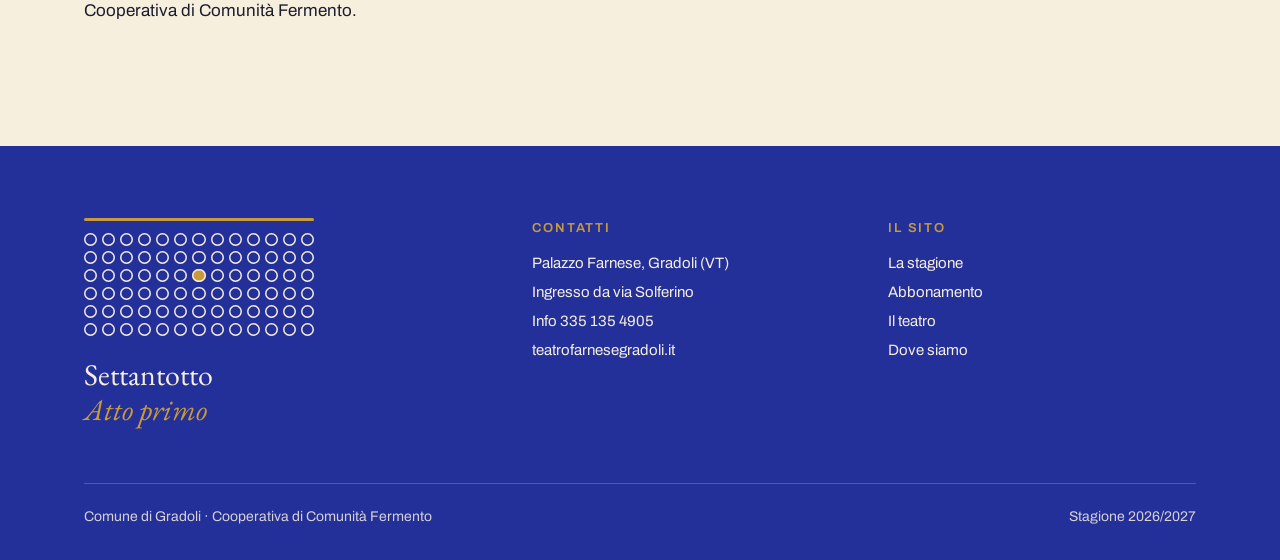
==== commit da38ce9c: "Stagione aggiornata: apertura con Sveva, Cherries e i tre titoli ATCL - Apertura del teatro sabato 1" ====
--- a/index.html
+++ b/index.html
@@ -9,13 +9,13 @@
 <link rel="preconnect" href="https://fonts.gstatic.com" crossorigin>
 <link href="https://fonts.googleapis.com/css2?family=EB+Garamond:ital,wght@0,400;0,500;1,400;1,500&family=Archivo:wght@400;500;600&display=swap" rel="stylesheet">
 <meta name="robots" content="noindex">
-<link rel="stylesheet" href="stile.css?v=2">
+<link rel="stylesheet" href="stile.css?v=3">
 </head>
 <body>
 
 <div class="avviso">
   <div class="contenitore">
-    <p style="margin:0"><strong>Sabato 21 novembre</strong> · la stagione si presenta, in teatro.</p>
+    <p style="margin:0"><strong>Sabato 19 dicembre, ore 20</strong> · il teatro apre con Sveva. Ingresso gratuito.</p>
   </div>
 </div>
 
@@ -37,11 +37,11 @@
   <section class="apertura">
     <div class="contenitore">
       <div>
-        <p class="etichetta">Stagione 2026/2027 · dicembre – aprile</p>
+        <p class="etichetta">Stagione 2026/2027</p>
         <h1>SETTANTOTTO</h1>
         <p class="sottotitolo">Atto primo</p>
         <p class="motto">Settantotto posti, nessuno lontano dal palco.</p>
-        <p class="quando">Cinque serate a Palazzo Farnese, il sabato e la domenica alle 21.</p>
+        <p class="quando">Cinque spettacoli e due serate speciali a Palazzo Farnese.</p>
         <div class="azioni">
           <a class="bottone bottone-oro" href="#stagione">Scopri la stagione</a>
           <a class="bottone bottone-vuoto" href="#abbonamento">Abbonati · 40 €</a>
@@ -60,13 +60,13 @@
   <div class="prossimo">
     <div class="contenitore">
       <article class="scheda">
-        <div class="data">20<span>dicembre</span></div>
+        <div class="data">19<span>dicembre</span></div>
         <div>
-          <p class="etichetta">Si comincia · domenica ore 21</p>
-          <h2><a href="novecento.html" style="text-decoration:none">Novecento</a></h2>
-          <p>di Alessandro Baricco · con Stefano Messina · in collaborazione con Teatro Vittoria, Roma</p>
-        </div>
-        <a class="bottone bottone-blu" href="novecento.html#prenota">Prenota · 10 €</a>
+          <p class="etichetta">Il teatro apre · sabato ore 20</p>
+          <h2><a href="sveva.html" style="text-decoration:none">Sveva</a></h2>
+          <p>concerto acustico · prima, la presentazione della stagione e un aperitivo di benvenuto</p>
+        </div>
+        <a class="bottone bottone-blu" href="sveva.html">Ingresso gratuito</a>
       </article>
     </div>
   </div>
@@ -76,33 +76,43 @@
     <div class="contenitore">
       <div class="titolo-sezione">
         <h2>La stagione</h2>
-        <p class="etichetta">Cinque serate · ore 21</p>
+        <p class="etichetta">Due serate speciali e cinque spettacoli</p>
       </div>
       <ol class="stagione">
         <li>
-          <div class="giorno"><div><strong>20 dicembre</strong><small>Domenica</small></div></div>
-          <div><h3><a href="novecento.html">Novecento</a></h3><p>di Alessandro Baricco · con Stefano Messina · con Teatro Vittoria, Roma</p></div>
+          <div class="giorno"><div><strong>19 dicembre</strong><small>Sabato · ore 20</small></div></div>
+          <div><h3><a href="sveva.html">Sveva</a></h3><p>concerto acustico · apertura del teatro e anteprima di stagione · ingresso gratuito</p></div>
+          <a class="bottone bottone-filo" href="sveva.html">Scopri</a>
+        </li>
+        <li>
+          <div class="giorno"><div><strong>3 gennaio</strong><small>Domenica · pomeriggio</small></div></div>
+          <div><h3><a href="cherries.html">Cherries</a></h3><p>in concerto per salutare l’anno nuovo · evento speciale</p></div>
+          <a class="bottone bottone-filo" href="cherries.html">Scopri</a>
+        </li>
+        <li>
+          <div class="giorno"><div><strong>Da annunciare</strong><small>Teatro e musica</small></div></div>
+          <div><h3><a href="flora-e-li-mariti-sua.html">Flora e li mariti sua</a></h3><p>di Toni Fornari · con Claudia Campagnola · musiche di Stefano Fresi dal vivo</p></div>
+          <a class="bottone bottone-filo" href="flora-e-li-mariti-sua.html">Scopri</a>
+        </li>
+        <li>
+          <div class="giorno"><div><strong>Da annunciare</strong><small>Teatro</small></div></div>
+          <div><h3><a href="piccole-donne-non-devono-morire.html">Piccole donne non devono morire</a></h3><p>di e con Francesca Pica e Maria Scorza · da Louisa May Alcott</p></div>
+          <a class="bottone bottone-filo" href="piccole-donne-non-devono-morire.html">Scopri</a>
+        </li>
+        <li>
+          <div class="giorno"><div><strong>Da annunciare</strong><small>Teatro e musica</small></div></div>
+          <div><h3><a href="la-tovaglia-di-trilussa.html">La tovaglia di Trilussa</a></h3><p>con Ariele Vincenti · musiche dal vivo di Pino Cangialosi</p></div>
+          <a class="bottone bottone-filo" href="la-tovaglia-di-trilussa.html">Scopri</a>
+        </li>
+        <li>
+          <div class="giorno"><div><strong>Fine febbraio</strong><small>Data da annunciare</small></div></div>
+          <div><h3><a href="novecento.html">Novecento</a></h3><p>di Alessandro Baricco · con Stefano Messina · produzione Teatro Vittoria, Roma</p></div>
           <a class="bottone bottone-filo" href="novecento.html">Scopri</a>
         </li>
         <li>
-          <div class="giorno"><div><strong>30 gennaio</strong><small>Sabato</small></div></div>
+          <div class="giorno"><div><strong>Chiusura</strong><small>Data da annunciare</small></div></div>
           <div><h3><a href="bosso-guidolotti.html">Fabrizio Bosso <em>meets</em> Marco Guidolotti Trio</a></h3><p>jazz · tromba, sassofono baritono, contrabbasso, batteria</p></div>
           <a class="bottone bottone-filo" href="bosso-guidolotti.html">Scopri</a>
-        </li>
-        <li>
-          <div class="giorno"><div><strong>27 febbraio</strong><small>Sabato</small></div></div>
-          <div><h3><a href="la-morte-e-la-fanciulla.html">La morte e la fanciulla</a></h3><p>Franz Schubert, Quartetto n. 14 · quartetto d’archi</p></div>
-          <a class="bottone bottone-filo" href="la-morte-e-la-fanciulla.html">Scopri</a>
-        </li>
-        <li>
-          <div class="giorno"><div><strong>27 marzo</strong><small>Sabato</small></div></div>
-          <div><h3><a href="anguille-di-bolsena.html">L’anguille di Bolsena</a></h3><p>Dante, Purgatorio XXIV · lettura scenica</p></div>
-          <a class="bottone bottone-filo" href="anguille-di-bolsena.html">Scopri</a>
-        </li>
-        <li>
-          <div class="giorno"><div><strong>24 aprile</strong><small>Sabato</small></div></div>
-          <div><h3><a href="suites-bach.html">Suites per violoncello solo</a></h3><p>Johann Sebastian Bach</p></div>
-          <a class="bottone bottone-filo" href="suites-bach.html">Scopri</a>
         </li>
       </ol>
     </div>
@@ -154,7 +164,7 @@
           <dt>Luogo</dt><dd>Palazzo Farnese, Gradoli (VT)</dd>
           <dt>Ingresso</dt><dd>Via Solferino, ingresso del teatro<br><a href="https://www.google.com/maps/search/?api=1&amp;query=Via+Solferino+Gradoli+VT" target="_blank" rel="noopener">Apri la mappa</a></dd>
           <dt>Info</dt><dd><a href="tel:+393351354905">335 135 4905</a></dd>
-          <dt>Orario</dt><dd>Spettacoli alle ore 21</dd>
+          <dt>Orario</dt><dd>Venerdì e sabato sera, domenica pomeriggio:<br>l’orario è indicato per ogni serata</dd>
           <dt>Prenota</dt><dd>Online, per telefono o su WhatsApp</dd>
         </dl>
       </div>
@@ -199,6 +209,6 @@
 </footer>
 
 <script src="posti.js"></script>
-<script src="sala.js?v=2"></script>
+<script src="sala.js?v=3"></script>
 </body>
 </html>
--- a/stile.css
+++ b/stile.css
@@ -278,8 +278,6 @@
 }
 .apertura-spettacolo .quando-grande small { display: block; margin-top: 6px; font-family: var(--sans); font-size: 15px; font-weight: 500; letter-spacing: .1em; text-transform: uppercase; }
 
-/* nella sala di uno spettacolo: posto di stasera pieno, serate già passate solo bordate d'oro */
-.posto.passato { box-shadow: inset 0 0 0 3px var(--oro-chiaro); }
 
 .scheda-spettacolo { display: grid; grid-template-columns: 1.2fr 1fr; gap: 72px; align-items: start; }
 .scheda-spettacolo h2 { margin: 0 0 18px; font-family: var(--serif); font-weight: 500; font-size: 40px; line-height: 1.1; color: var(--blu); }
@@ -299,6 +297,8 @@
 .biglietto dl.info { margin-bottom: 28px; }
 .biglietto .azioni { margin-top: 0; flex-direction: column; align-items: stretch; gap: 10px; }
 .biglietto .nota { margin: 18px 0 0; font-size: 14px; color: var(--peperino); }
+.biglietto .in-arrivo { margin: 0 0 20px; padding-top: 18px; border-top: 1px solid var(--filo); color: var(--peperino); }
+.scheda-spettacolo .testo .crediti { margin-top: 24px; padding-top: 16px; border-top: 1px solid var(--filo); font-size: 15px; color: var(--peperino); }
 
 /* Precedente / successivo */
 .altri { border-top: 1px solid var(--filo); }
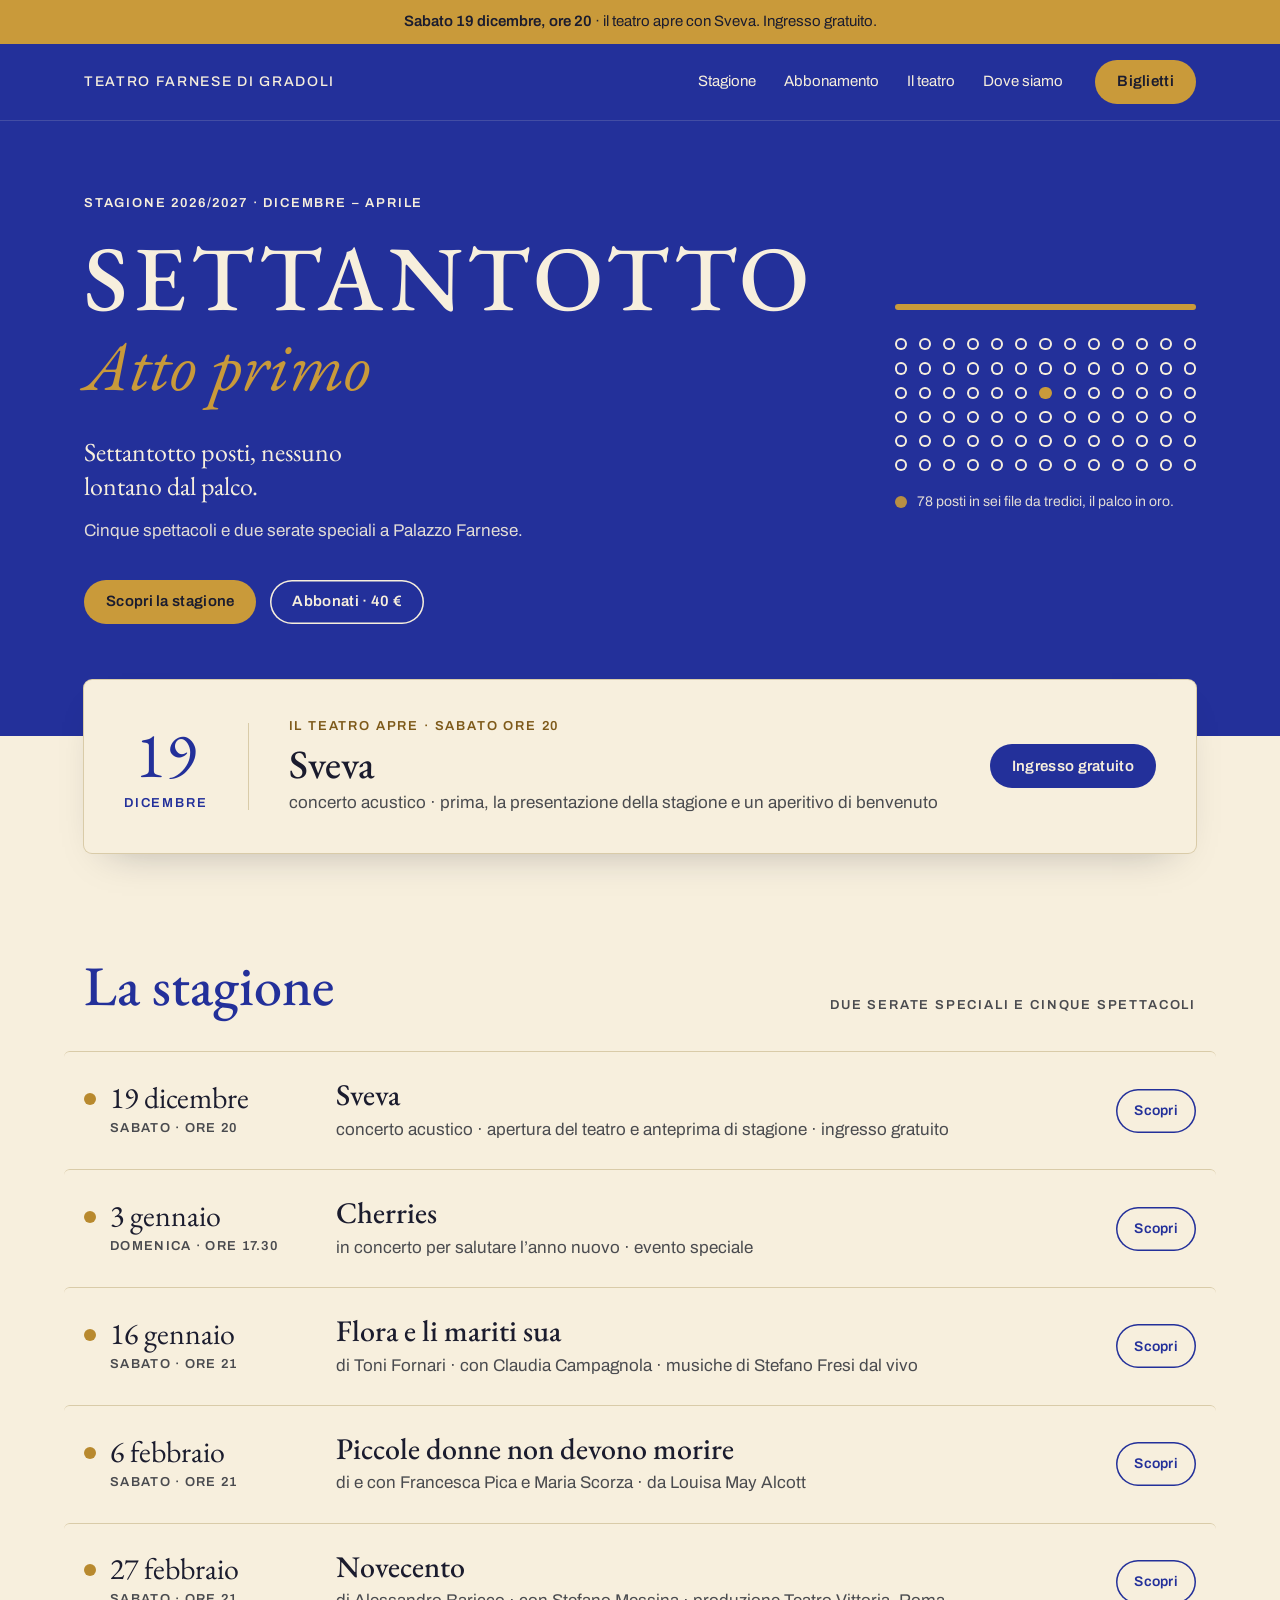
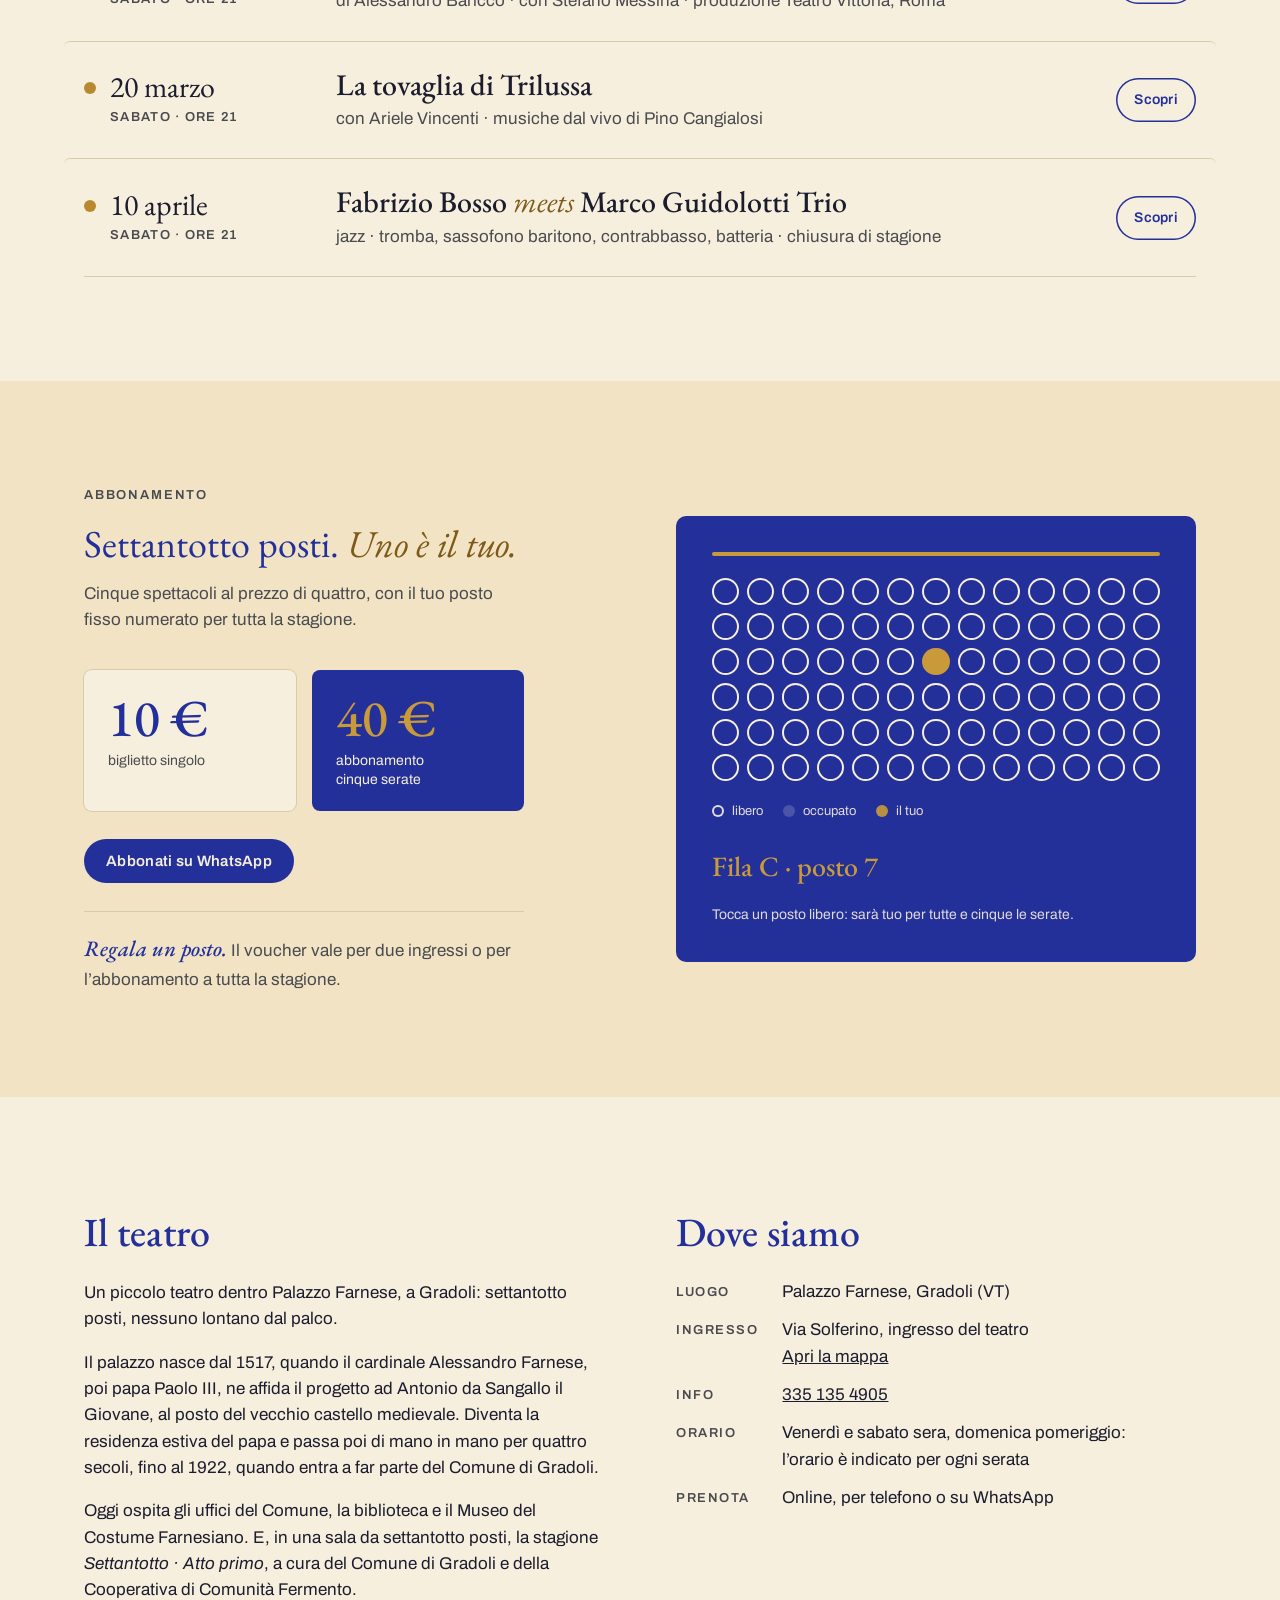
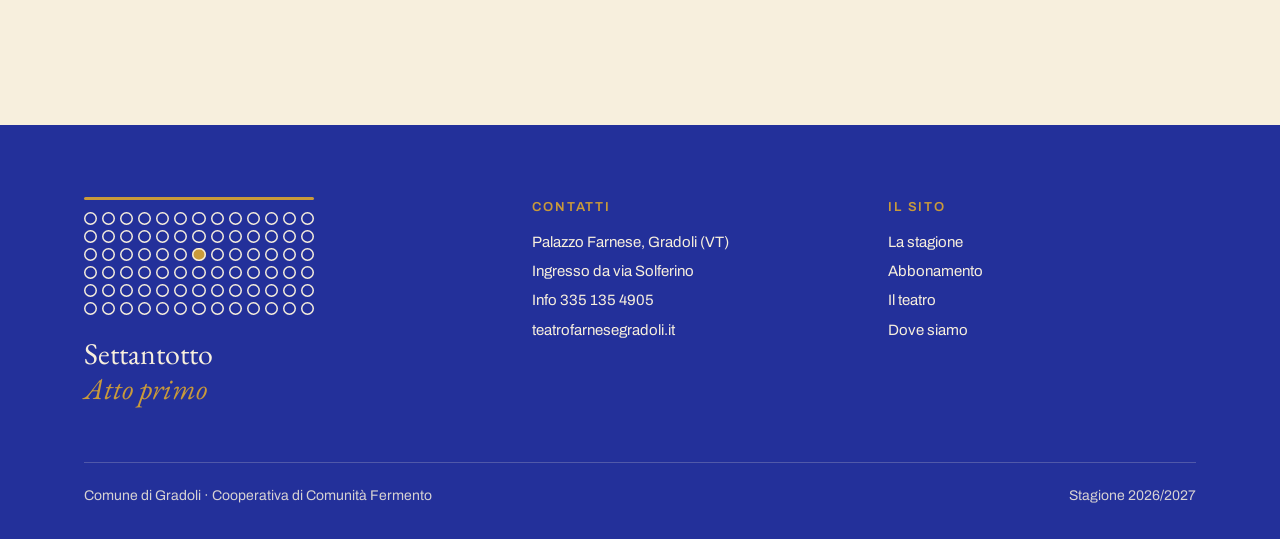
==== commit ae80b42c: "Date della stagione sul sito e prenotazioni aperte Date proposte, ancora da confermare con ATCL e le" ====
--- a/index.html
+++ b/index.html
@@ -37,7 +37,7 @@
   <section class="apertura">
     <div class="contenitore">
       <div>
-        <p class="etichetta">Stagione 2026/2027</p>
+        <p class="etichetta">Stagione 2026/2027 · dicembre – aprile</p>
         <h1>SETTANTOTTO</h1>
         <p class="sottotitolo">Atto primo</p>
         <p class="motto">Settantotto posti, nessuno lontano dal palco.</p>
@@ -85,33 +85,33 @@
           <a class="bottone bottone-filo" href="sveva.html">Scopri</a>
         </li>
         <li>
-          <div class="giorno"><div><strong>3 gennaio</strong><small>Domenica · pomeriggio</small></div></div>
+          <div class="giorno"><div><strong>3 gennaio</strong><small>Domenica · ore 17.30</small></div></div>
           <div><h3><a href="cherries.html">Cherries</a></h3><p>in concerto per salutare l’anno nuovo · evento speciale</p></div>
           <a class="bottone bottone-filo" href="cherries.html">Scopri</a>
         </li>
         <li>
-          <div class="giorno"><div><strong>Da annunciare</strong><small>Teatro e musica</small></div></div>
+          <div class="giorno"><div><strong>16 gennaio</strong><small>Sabato · ore 21</small></div></div>
           <div><h3><a href="flora-e-li-mariti-sua.html">Flora e li mariti sua</a></h3><p>di Toni Fornari · con Claudia Campagnola · musiche di Stefano Fresi dal vivo</p></div>
           <a class="bottone bottone-filo" href="flora-e-li-mariti-sua.html">Scopri</a>
         </li>
         <li>
-          <div class="giorno"><div><strong>Da annunciare</strong><small>Teatro</small></div></div>
+          <div class="giorno"><div><strong>6 febbraio</strong><small>Sabato · ore 21</small></div></div>
           <div><h3><a href="piccole-donne-non-devono-morire.html">Piccole donne non devono morire</a></h3><p>di e con Francesca Pica e Maria Scorza · da Louisa May Alcott</p></div>
           <a class="bottone bottone-filo" href="piccole-donne-non-devono-morire.html">Scopri</a>
         </li>
         <li>
-          <div class="giorno"><div><strong>Da annunciare</strong><small>Teatro e musica</small></div></div>
+          <div class="giorno"><div><strong>27 febbraio</strong><small>Sabato · ore 21</small></div></div>
+          <div><h3><a href="novecento.html">Novecento</a></h3><p>di Alessandro Baricco · con Stefano Messina · produzione Teatro Vittoria, Roma</p></div>
+          <a class="bottone bottone-filo" href="novecento.html">Scopri</a>
+        </li>
+        <li>
+          <div class="giorno"><div><strong>20 marzo</strong><small>Sabato · ore 21</small></div></div>
           <div><h3><a href="la-tovaglia-di-trilussa.html">La tovaglia di Trilussa</a></h3><p>con Ariele Vincenti · musiche dal vivo di Pino Cangialosi</p></div>
           <a class="bottone bottone-filo" href="la-tovaglia-di-trilussa.html">Scopri</a>
         </li>
         <li>
-          <div class="giorno"><div><strong>Fine febbraio</strong><small>Data da annunciare</small></div></div>
-          <div><h3><a href="novecento.html">Novecento</a></h3><p>di Alessandro Baricco · con Stefano Messina · produzione Teatro Vittoria, Roma</p></div>
-          <a class="bottone bottone-filo" href="novecento.html">Scopri</a>
-        </li>
-        <li>
-          <div class="giorno"><div><strong>Chiusura</strong><small>Data da annunciare</small></div></div>
-          <div><h3><a href="bosso-guidolotti.html">Fabrizio Bosso <em>meets</em> Marco Guidolotti Trio</a></h3><p>jazz · tromba, sassofono baritono, contrabbasso, batteria</p></div>
+          <div class="giorno"><div><strong>10 aprile</strong><small>Sabato · ore 21</small></div></div>
+          <div><h3><a href="bosso-guidolotti.html">Fabrizio Bosso <em>meets</em> Marco Guidolotti Trio</a></h3><p>jazz · tromba, sassofono baritono, contrabbasso, batteria · chiusura di stagione</p></div>
           <a class="bottone bottone-filo" href="bosso-guidolotti.html">Scopri</a>
         </li>
       </ol>
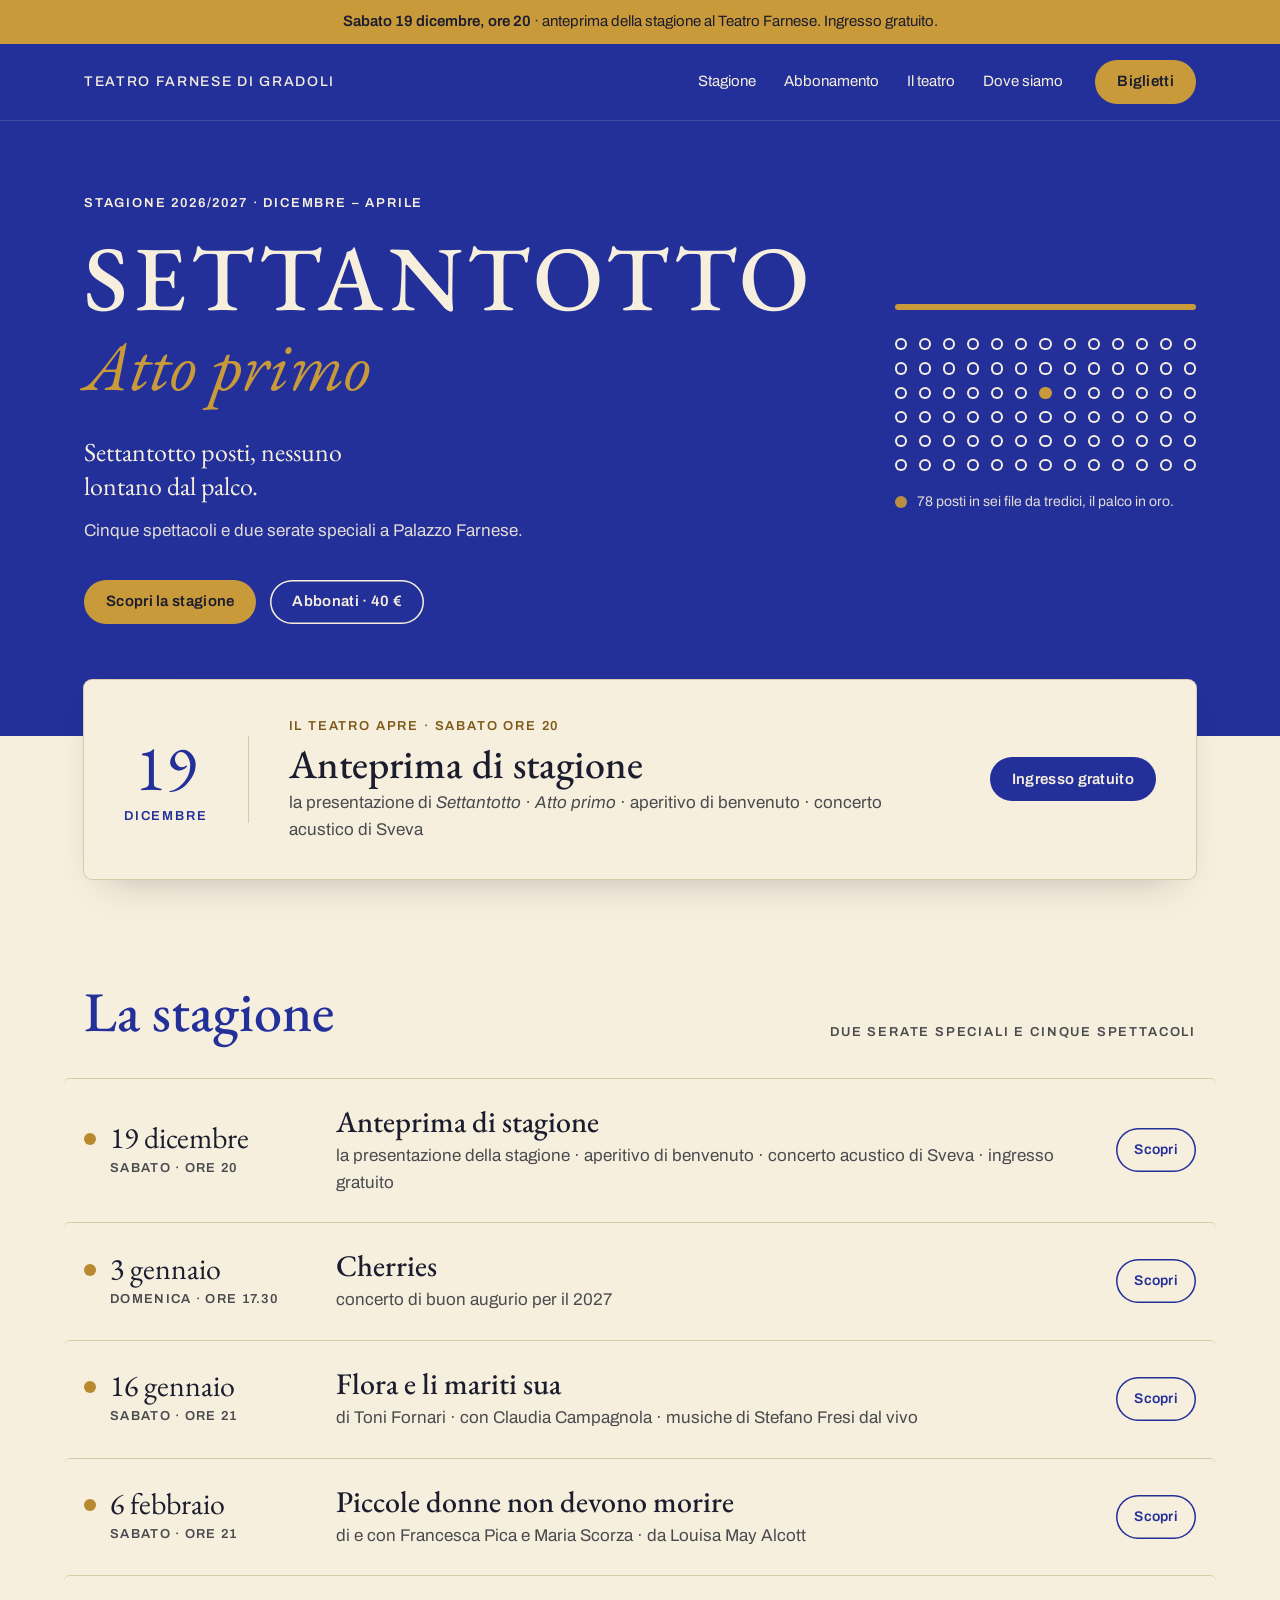
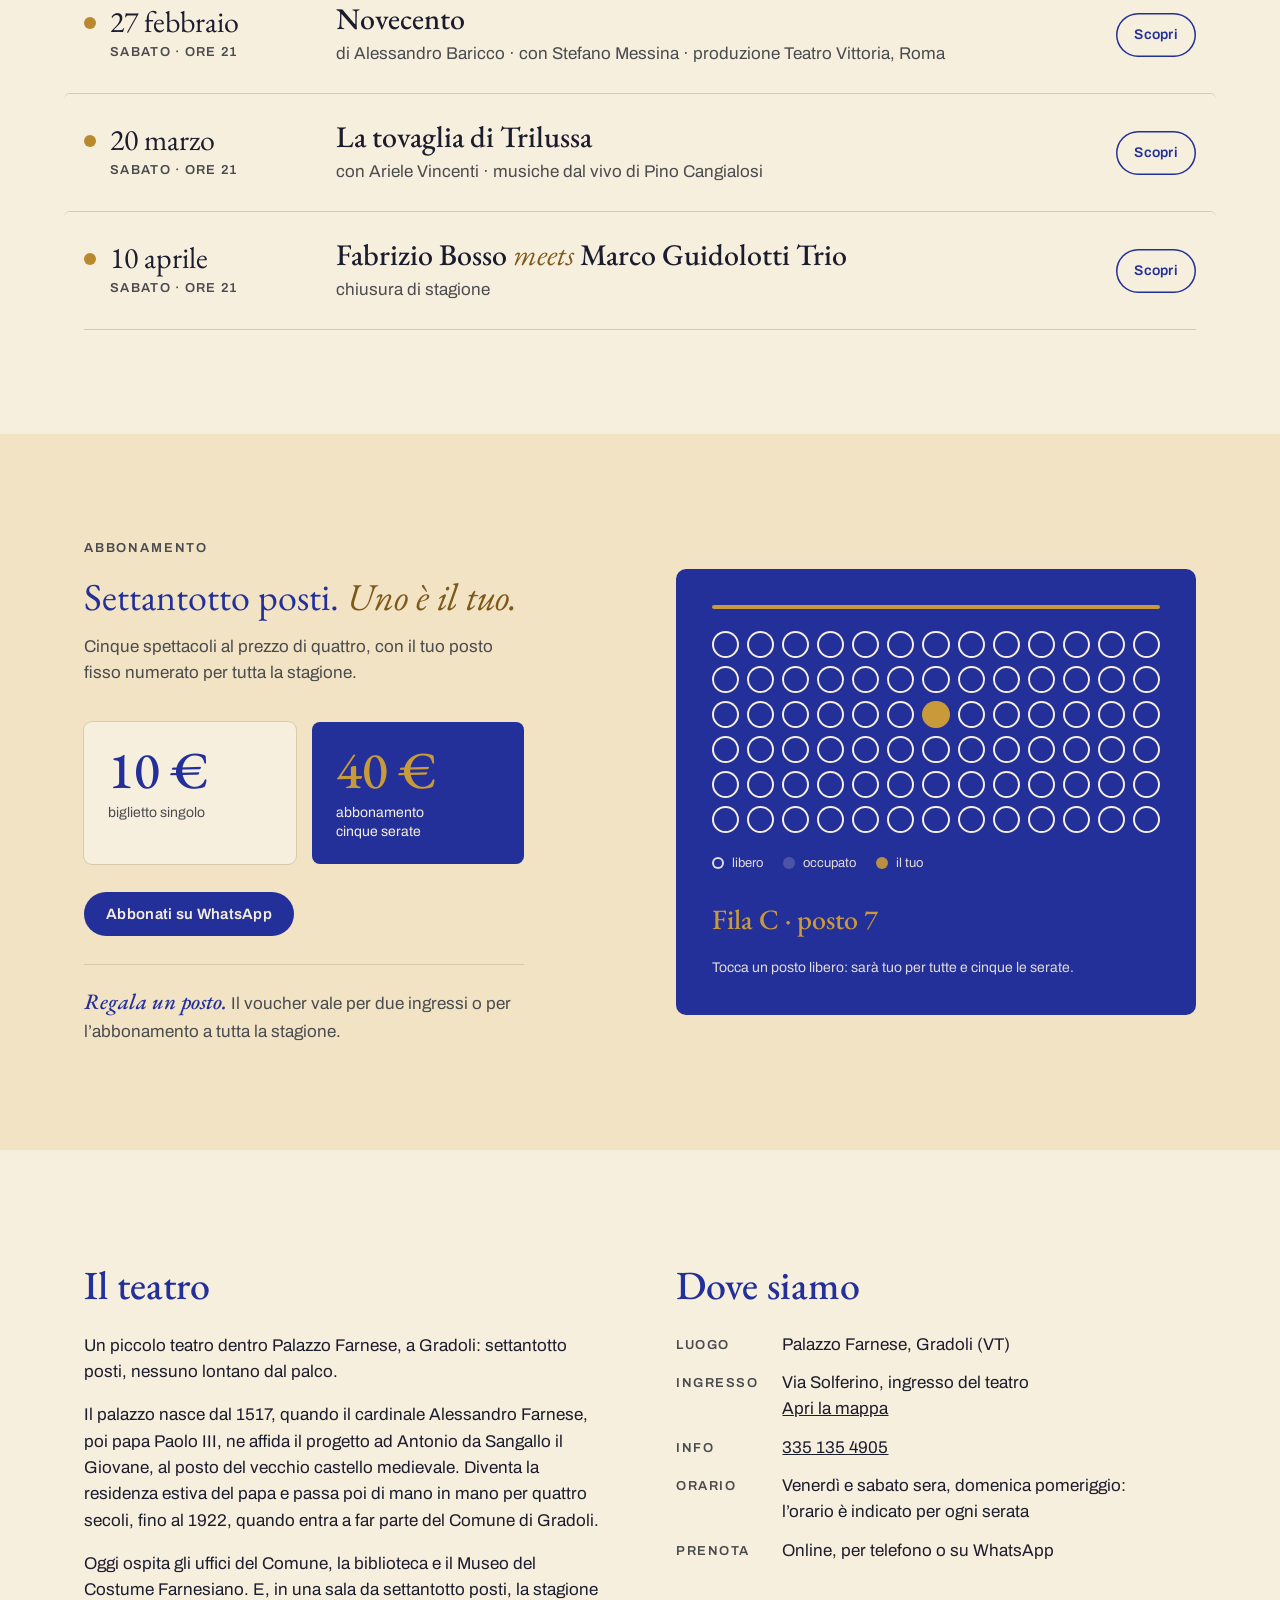
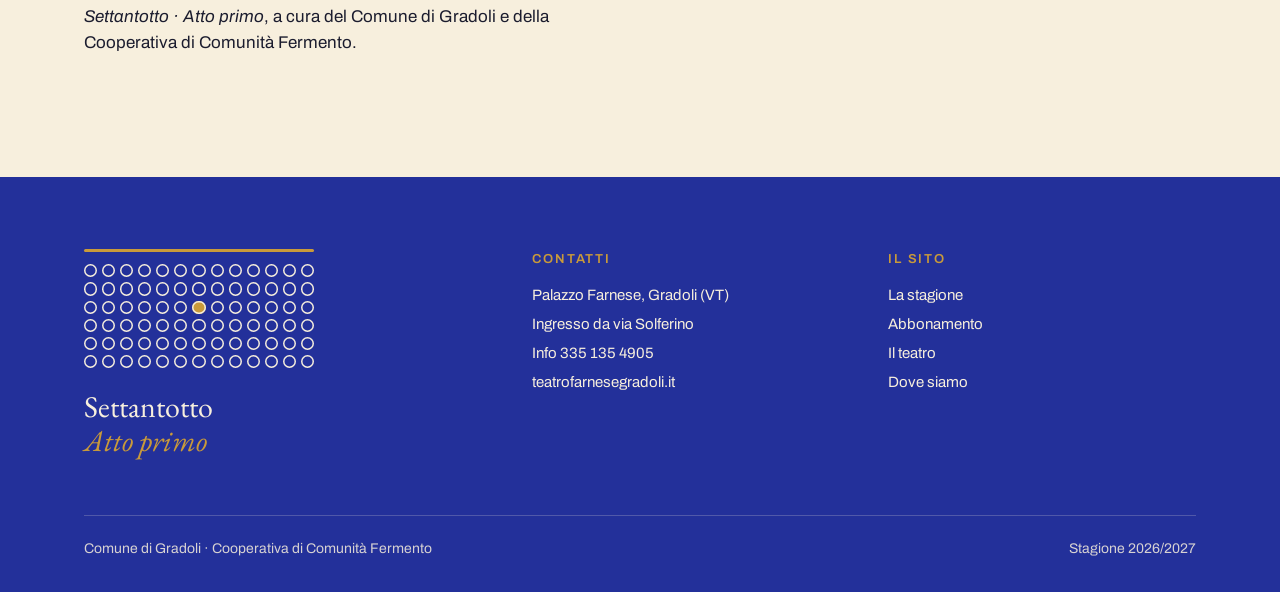
==== commit 642d834d: "Anteprima di stagione, Cherries e Bosso: nuovi testi - La serata del 19 dicembre diventa «Anteprima " ====
--- a/index.html
+++ b/index.html
@@ -15,7 +15,7 @@
 
 <div class="avviso">
   <div class="contenitore">
-    <p style="margin:0"><strong>Sabato 19 dicembre, ore 20</strong> · il teatro apre con Sveva. Ingresso gratuito.</p>
+    <p style="margin:0"><strong>Sabato 19 dicembre, ore 20</strong> · anteprima della stagione al Teatro Farnese. Ingresso gratuito.</p>
   </div>
 </div>
 
@@ -63,10 +63,10 @@
         <div class="data">19<span>dicembre</span></div>
         <div>
           <p class="etichetta">Il teatro apre · sabato ore 20</p>
-          <h2><a href="sveva.html" style="text-decoration:none">Sveva</a></h2>
-          <p>concerto acustico · prima, la presentazione della stagione e un aperitivo di benvenuto</p>
-        </div>
-        <a class="bottone bottone-blu" href="sveva.html">Ingresso gratuito</a>
+          <h2><a href="anteprima.html" style="text-decoration:none">Anteprima di stagione</a></h2>
+          <p>la presentazione di <em>Settantotto · Atto primo</em> · aperitivo di benvenuto · concerto acustico di Sveva</p>
+        </div>
+        <a class="bottone bottone-blu" href="anteprima.html">Ingresso gratuito</a>
       </article>
     </div>
   </div>
@@ -81,12 +81,12 @@
       <ol class="stagione">
         <li>
           <div class="giorno"><div><strong>19 dicembre</strong><small>Sabato · ore 20</small></div></div>
-          <div><h3><a href="sveva.html">Sveva</a></h3><p>concerto acustico · apertura del teatro e anteprima di stagione · ingresso gratuito</p></div>
-          <a class="bottone bottone-filo" href="sveva.html">Scopri</a>
+          <div><h3><a href="anteprima.html">Anteprima di stagione</a></h3><p>la presentazione della stagione · aperitivo di benvenuto · concerto acustico di Sveva · ingresso gratuito</p></div>
+          <a class="bottone bottone-filo" href="anteprima.html">Scopri</a>
         </li>
         <li>
           <div class="giorno"><div><strong>3 gennaio</strong><small>Domenica · ore 17.30</small></div></div>
-          <div><h3><a href="cherries.html">Cherries</a></h3><p>in concerto per salutare l’anno nuovo · evento speciale</p></div>
+          <div><h3><a href="cherries.html">Cherries</a></h3><p>concerto di buon augurio per il 2027</p></div>
           <a class="bottone bottone-filo" href="cherries.html">Scopri</a>
         </li>
         <li>
@@ -111,7 +111,7 @@
         </li>
         <li>
           <div class="giorno"><div><strong>10 aprile</strong><small>Sabato · ore 21</small></div></div>
-          <div><h3><a href="bosso-guidolotti.html">Fabrizio Bosso <em>meets</em> Marco Guidolotti Trio</a></h3><p>jazz · tromba, sassofono baritono, contrabbasso, batteria · chiusura di stagione</p></div>
+          <div><h3><a href="bosso-guidolotti.html">Fabrizio Bosso <em>meets</em> Marco Guidolotti Trio</a></h3><p>chiusura di stagione</p></div>
           <a class="bottone bottone-filo" href="bosso-guidolotti.html">Scopri</a>
         </li>
       </ol>
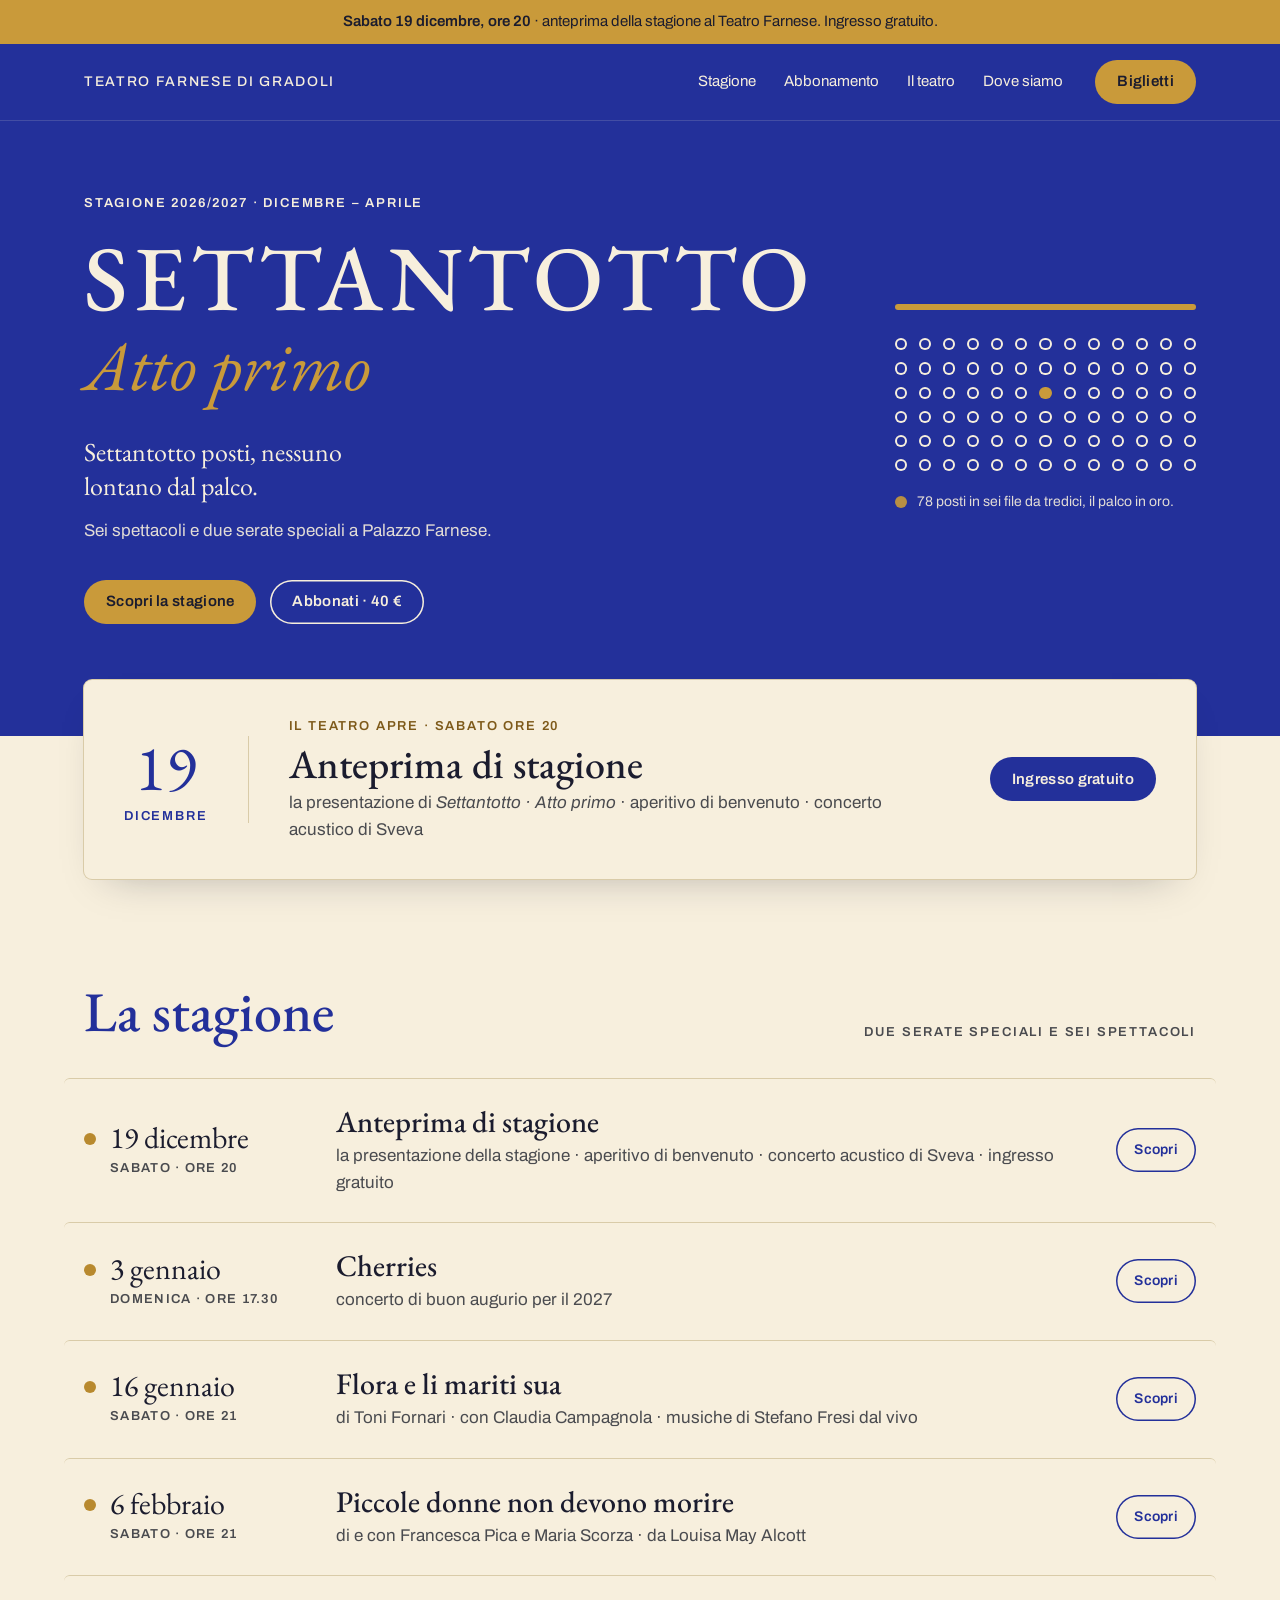
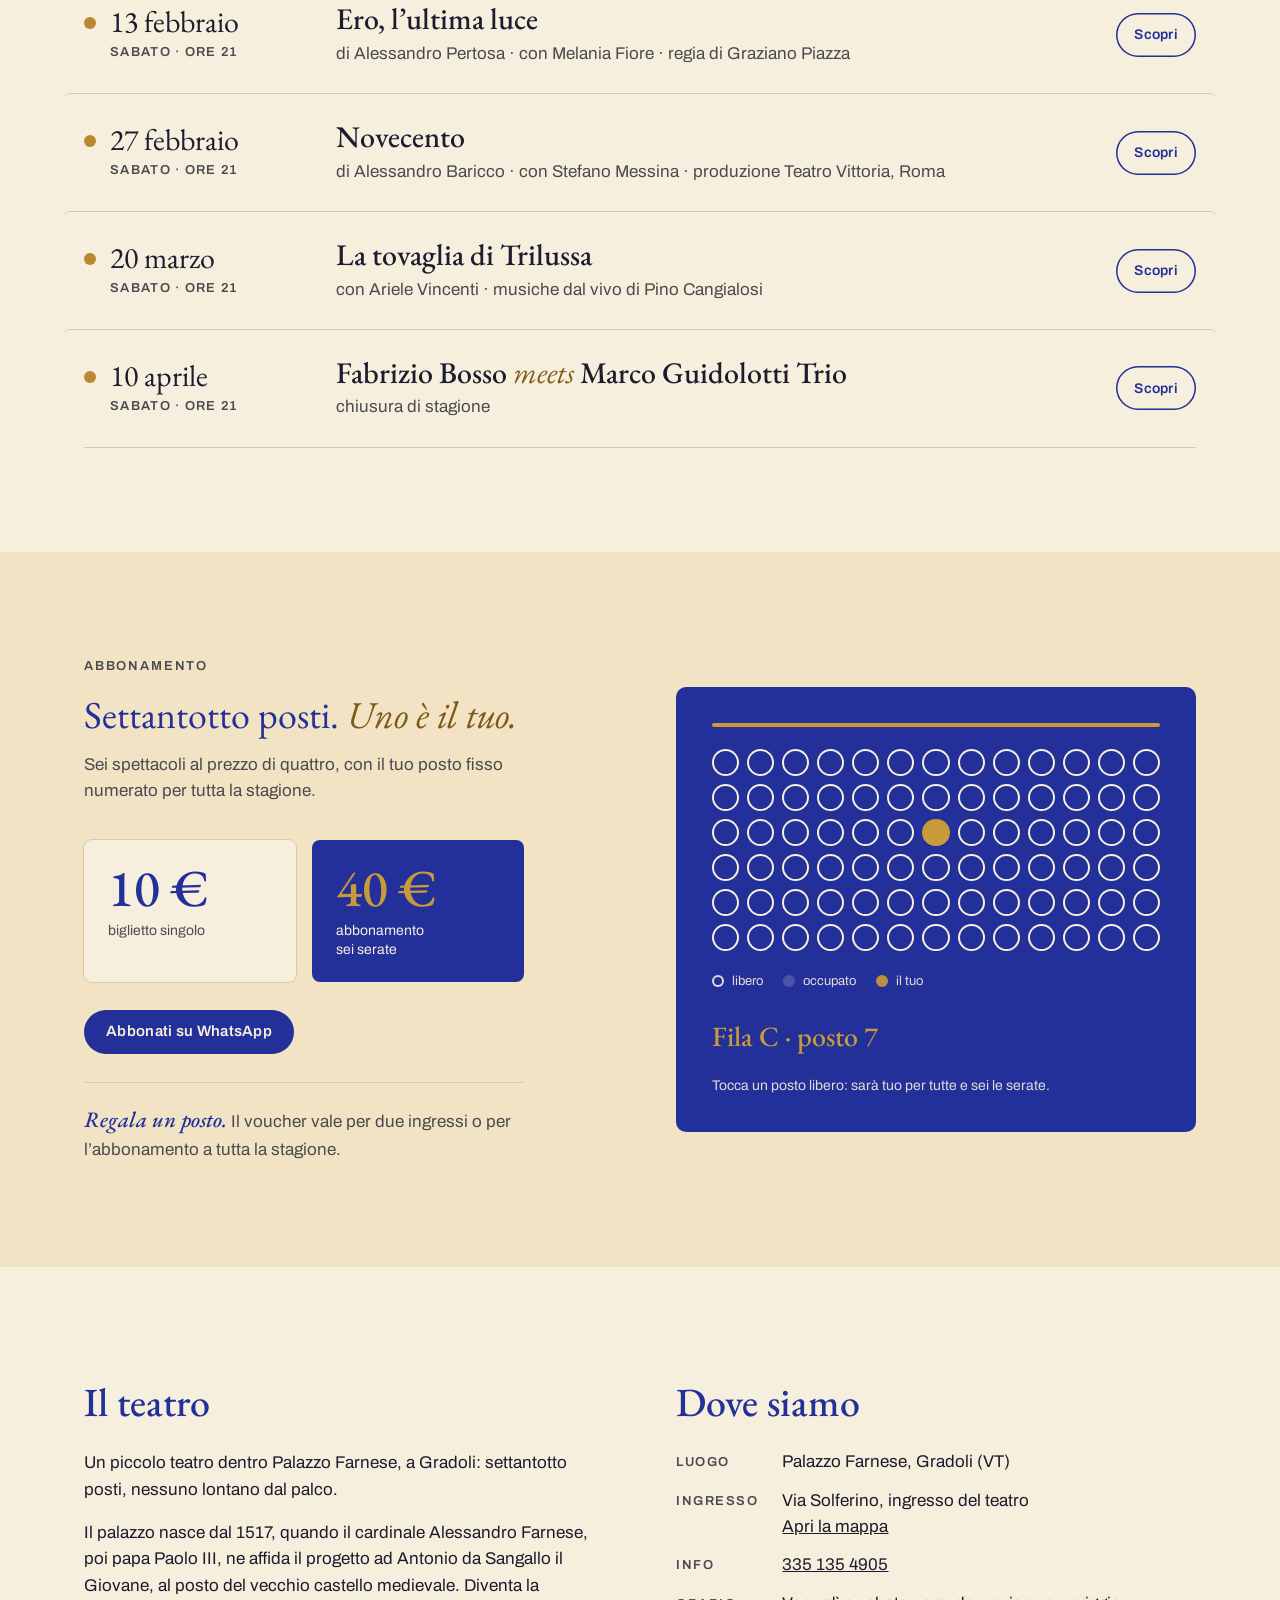
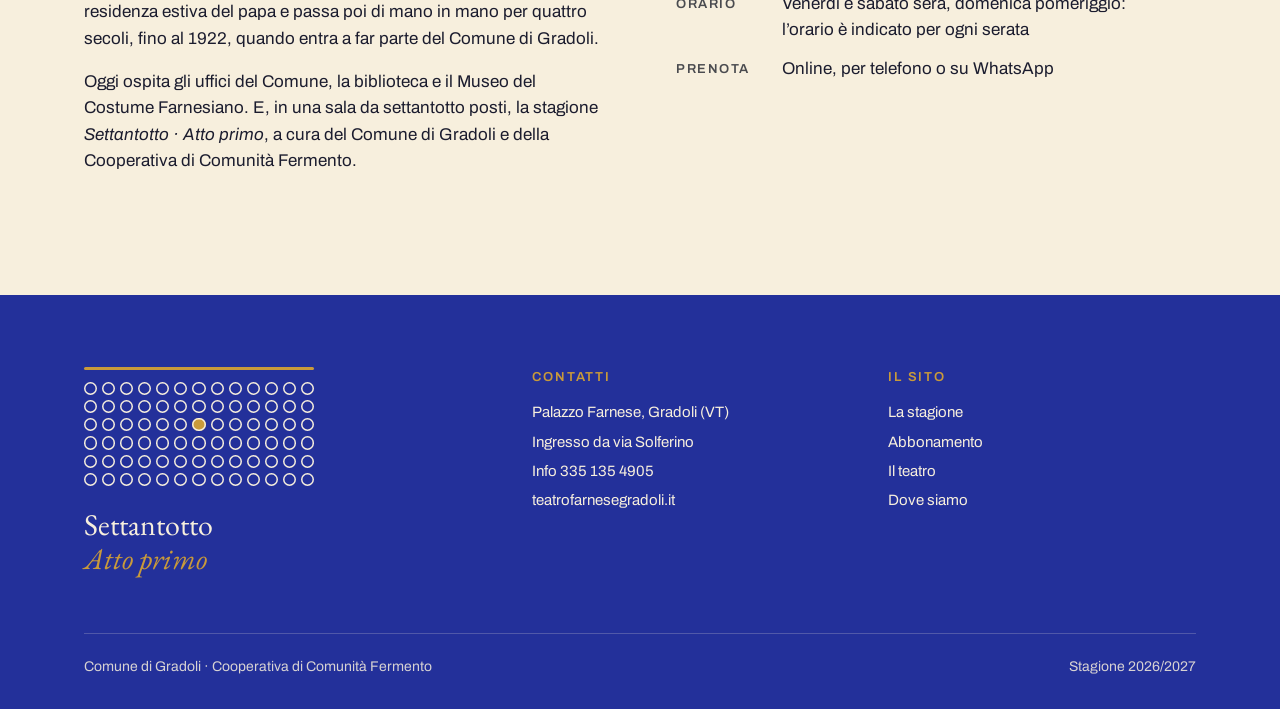
==== commit e5966324: "Nuovo spettacolo: Ero, l'ultima luce, sabato 13 febbraio Monologo di Alessandro Pertosa con Melania " ====
--- a/index.html
+++ b/index.html
@@ -41,7 +41,7 @@
         <h1>SETTANTOTTO</h1>
         <p class="sottotitolo">Atto primo</p>
         <p class="motto">Settantotto posti, nessuno lontano dal palco.</p>
-        <p class="quando">Cinque spettacoli e due serate speciali a Palazzo Farnese.</p>
+        <p class="quando">Sei spettacoli e due serate speciali a Palazzo Farnese.</p>
         <div class="azioni">
           <a class="bottone bottone-oro" href="#stagione">Scopri la stagione</a>
           <a class="bottone bottone-vuoto" href="#abbonamento">Abbonati · 40 €</a>
@@ -76,7 +76,7 @@
     <div class="contenitore">
       <div class="titolo-sezione">
         <h2>La stagione</h2>
-        <p class="etichetta">Due serate speciali e cinque spettacoli</p>
+        <p class="etichetta">Due serate speciali e sei spettacoli</p>
       </div>
       <ol class="stagione">
         <li>
@@ -100,6 +100,11 @@
           <a class="bottone bottone-filo" href="piccole-donne-non-devono-morire.html">Scopri</a>
         </li>
         <li>
+          <div class="giorno"><div><strong>13 febbraio</strong><small>Sabato · ore 21</small></div></div>
+          <div><h3><a href="ero-l-ultima-luce.html">Ero, l’ultima luce</a></h3><p>di Alessandro Pertosa · con Melania Fiore · regia di Graziano Piazza</p></div>
+          <a class="bottone bottone-filo" href="ero-l-ultima-luce.html">Scopri</a>
+        </li>
+        <li>
           <div class="giorno"><div><strong>27 febbraio</strong><small>Sabato · ore 21</small></div></div>
           <div><h3><a href="novecento.html">Novecento</a></h3><p>di Alessandro Baricco · con Stefano Messina · produzione Teatro Vittoria, Roma</p></div>
           <a class="bottone bottone-filo" href="novecento.html">Scopri</a>
@@ -124,10 +129,10 @@
       <div>
         <p class="etichetta">Abbonamento</p>
         <blockquote>Settantotto posti. <em>Uno è il tuo.</em></blockquote>
-        <p style="margin: 14px 0 0; color: var(--peperino); max-width: 440px">Cinque spettacoli al prezzo di quattro, con il tuo posto fisso numerato per tutta la stagione.</p>
+        <p style="margin: 14px 0 0; color: var(--peperino); max-width: 440px">Sei spettacoli al prezzo di quattro, con il tuo posto fisso numerato per tutta la stagione.</p>
         <div class="prezzi">
           <div class="prezzo"><strong>10 €</strong><span>biglietto singolo</span></div>
-          <div class="prezzo evidenza"><strong>40 €</strong><span>abbonamento<br>cinque serate</span></div>
+          <div class="prezzo evidenza"><strong>40 €</strong><span>abbonamento<br>sei serate</span></div>
         </div>
         <a class="bottone bottone-blu" id="abbonati" href="#" target="_blank" rel="noopener">Abbonati su WhatsApp</a>
         <p class="regalo"><strong>Regala un posto.</strong> Il voucher vale per due ingressi o per l’abbonamento a tutta la stagione.</p>
@@ -143,7 +148,7 @@
         </ul>
         <p class="didascalia" aria-live="polite">
           <strong id="posto-scelto">Fila C · posto 7</strong>
-          <span id="posto-spiegazione">Tocca un posto libero: sarà tuo per tutte e cinque le serate.</span>
+          <span id="posto-spiegazione">Tocca un posto libero: sarà tuo per tutte e sei le serate.</span>
         </p>
       </div>
     </div>
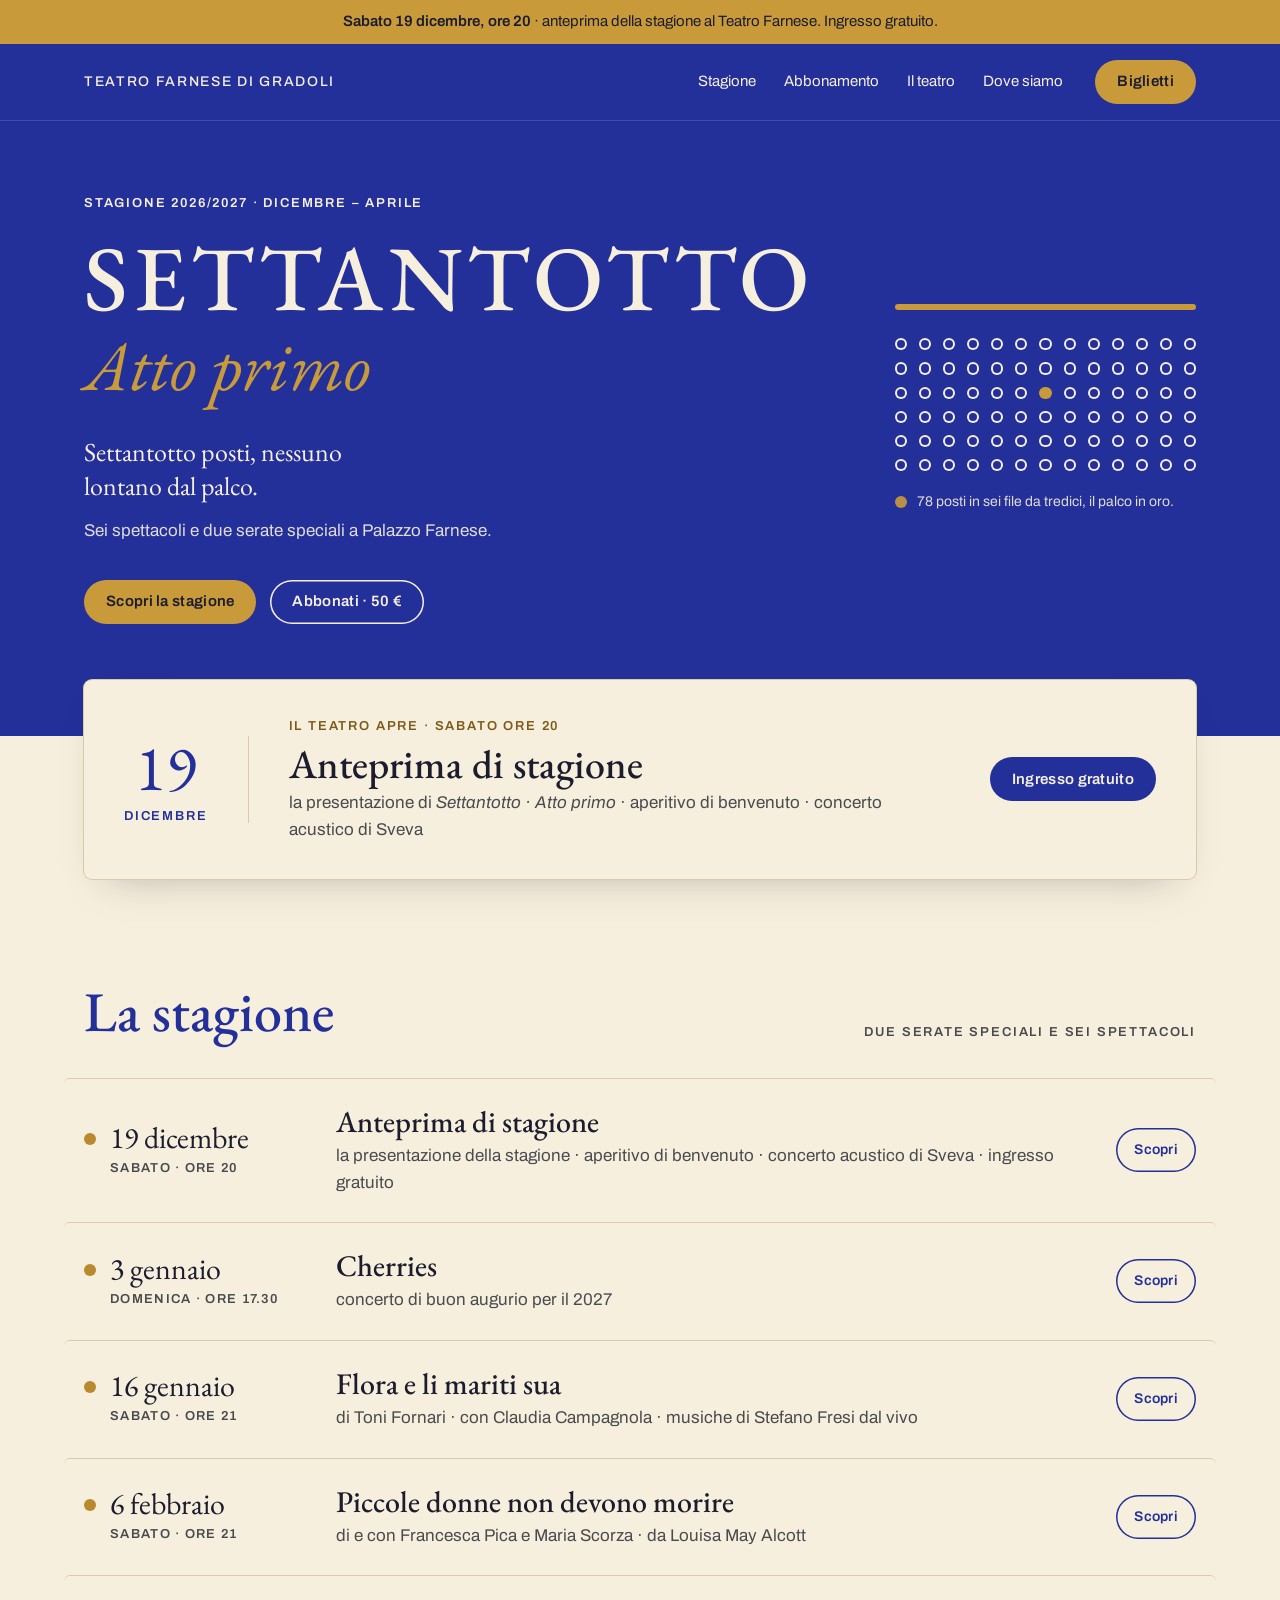
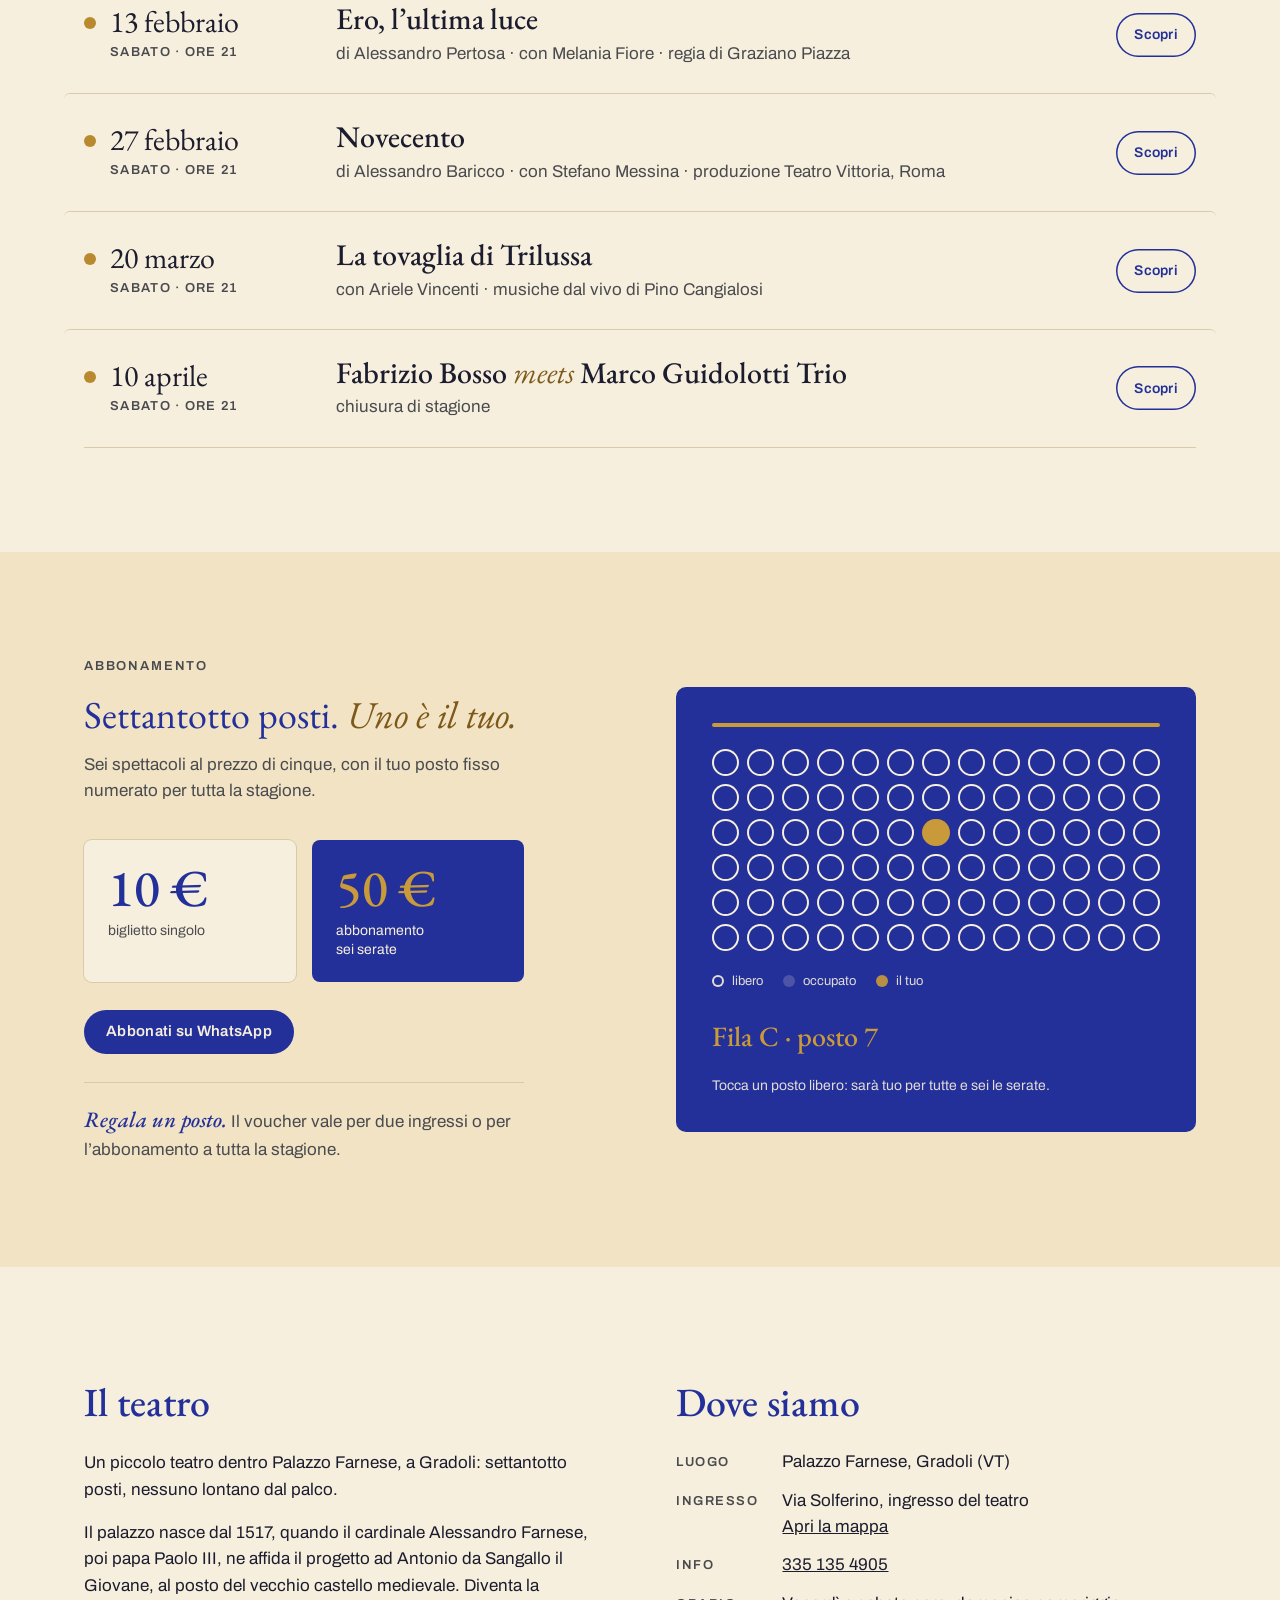
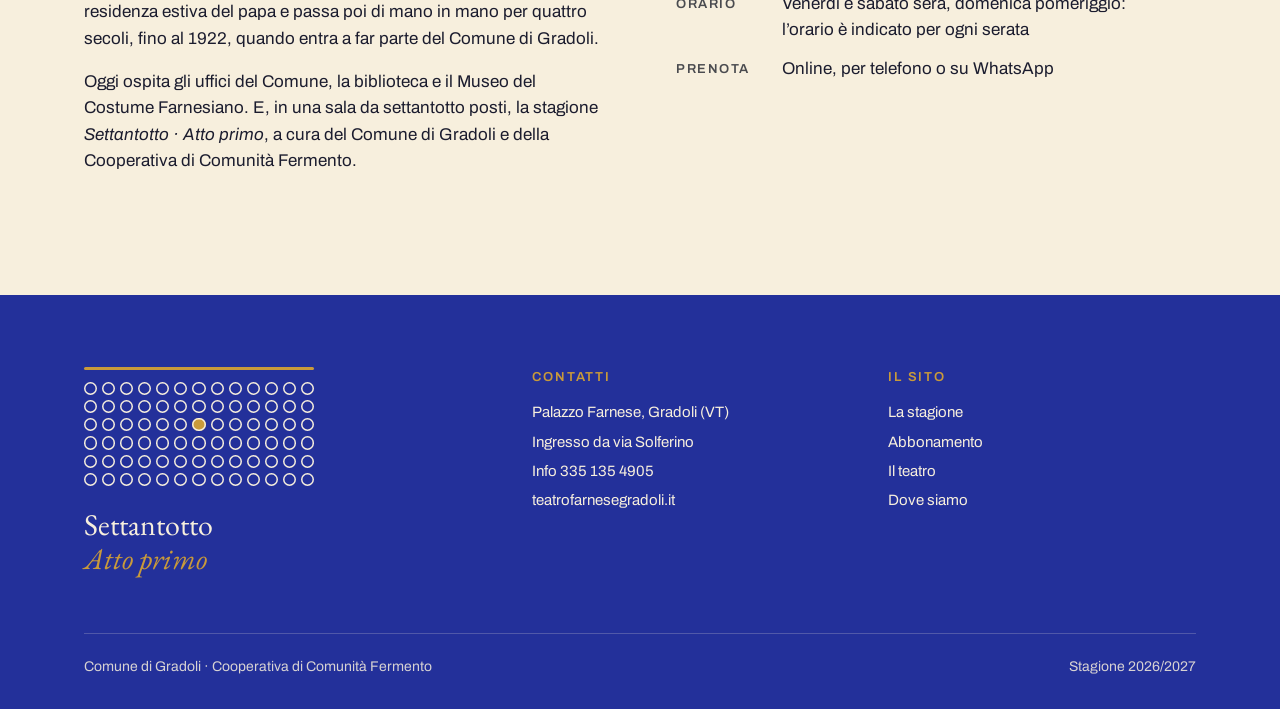
==== commit a2cfc7f0: "Abbonamento a 50 € per i sei spettacoli Solo il prezzo: 50 € al posto di 40 € su tutte le pagine e n" ====
--- a/index.html
+++ b/index.html
@@ -44,7 +44,7 @@
         <p class="quando">Sei spettacoli e due serate speciali a Palazzo Farnese.</p>
         <div class="azioni">
           <a class="bottone bottone-oro" href="#stagione">Scopri la stagione</a>
-          <a class="bottone bottone-vuoto" href="#abbonamento">Abbonati · 40 €</a>
+          <a class="bottone bottone-vuoto" href="#abbonamento">Abbonati · 50 €</a>
         </div>
       </div>
 
@@ -129,10 +129,10 @@
       <div>
         <p class="etichetta">Abbonamento</p>
         <blockquote>Settantotto posti. <em>Uno è il tuo.</em></blockquote>
-        <p style="margin: 14px 0 0; color: var(--peperino); max-width: 440px">Sei spettacoli al prezzo di quattro, con il tuo posto fisso numerato per tutta la stagione.</p>
+        <p style="margin: 14px 0 0; color: var(--peperino); max-width: 440px">Sei spettacoli al prezzo di cinque, con il tuo posto fisso numerato per tutta la stagione.</p>
         <div class="prezzi">
           <div class="prezzo"><strong>10 €</strong><span>biglietto singolo</span></div>
-          <div class="prezzo evidenza"><strong>40 €</strong><span>abbonamento<br>sei serate</span></div>
+          <div class="prezzo evidenza"><strong>50 €</strong><span>abbonamento<br>sei serate</span></div>
         </div>
         <a class="bottone bottone-blu" id="abbonati" href="#" target="_blank" rel="noopener">Abbonati su WhatsApp</a>
         <p class="regalo"><strong>Regala un posto.</strong> Il voucher vale per due ingressi o per l’abbonamento a tutta la stagione.</p>
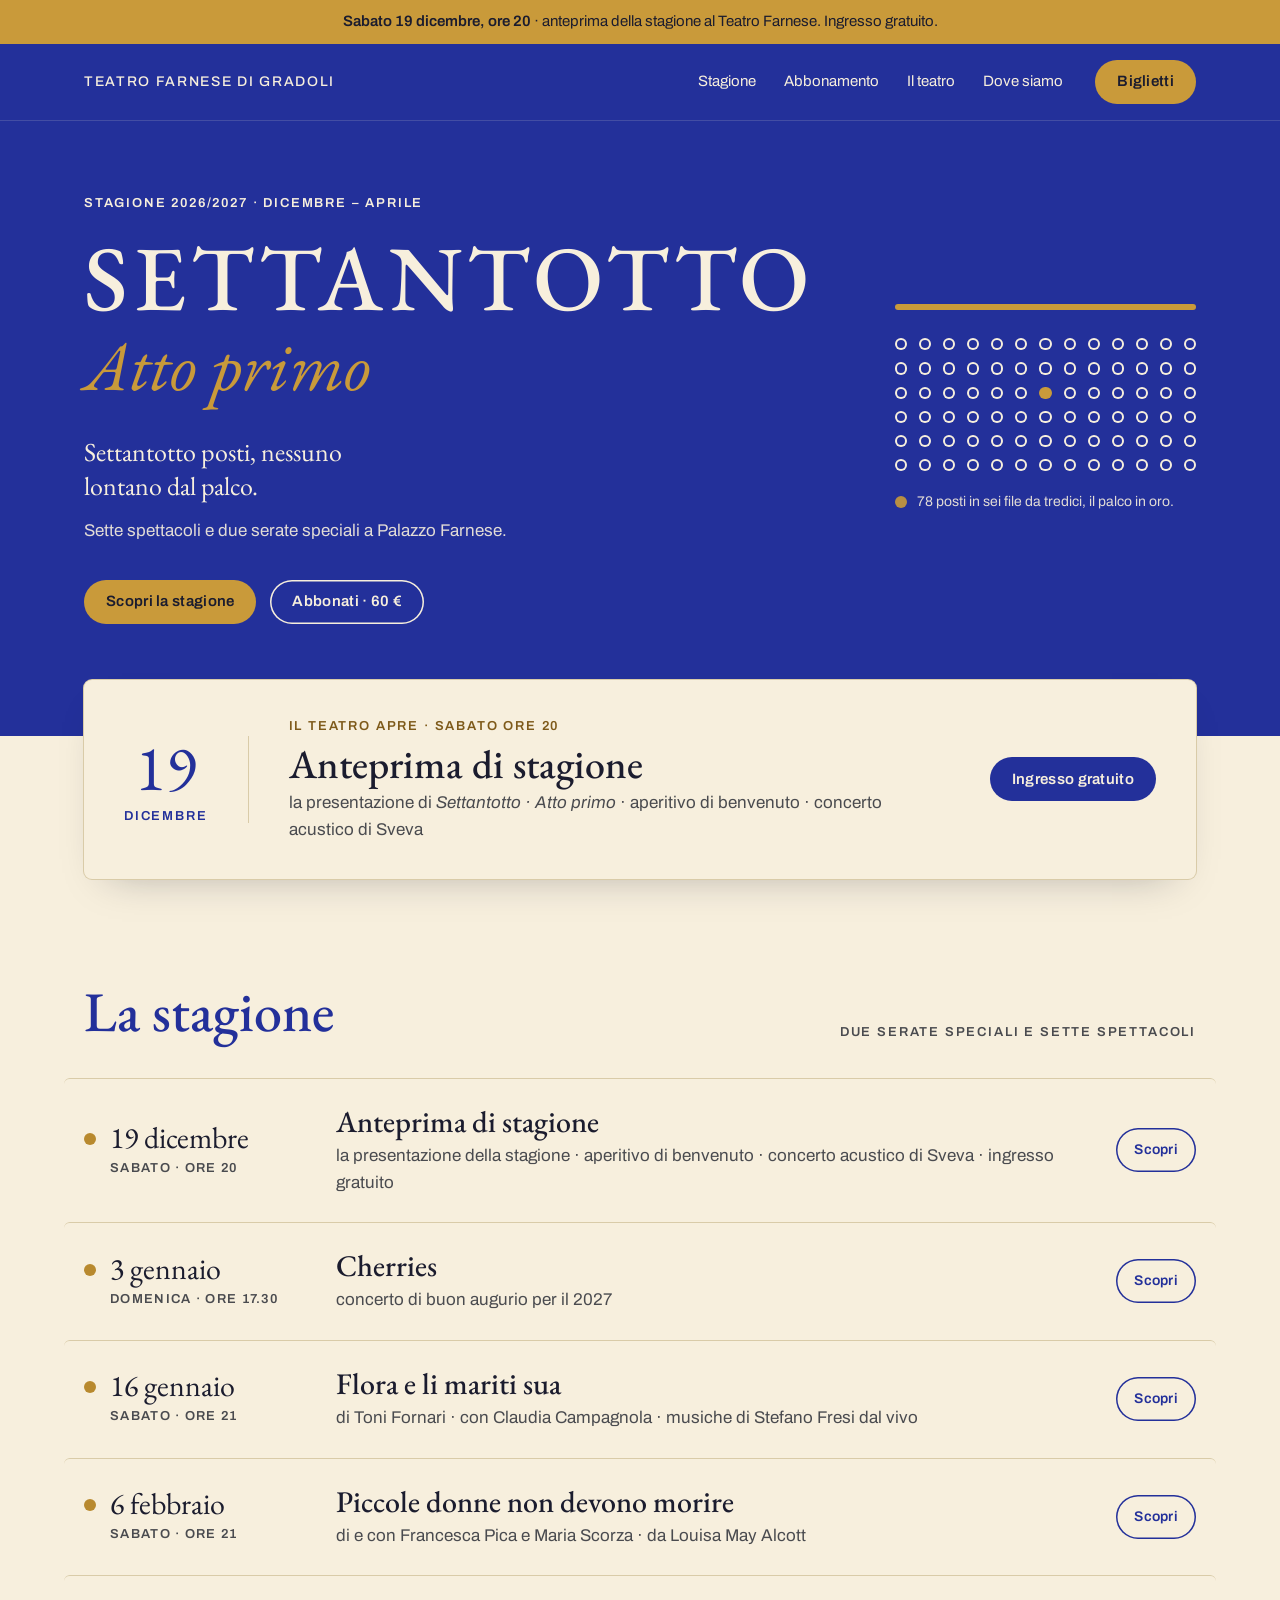
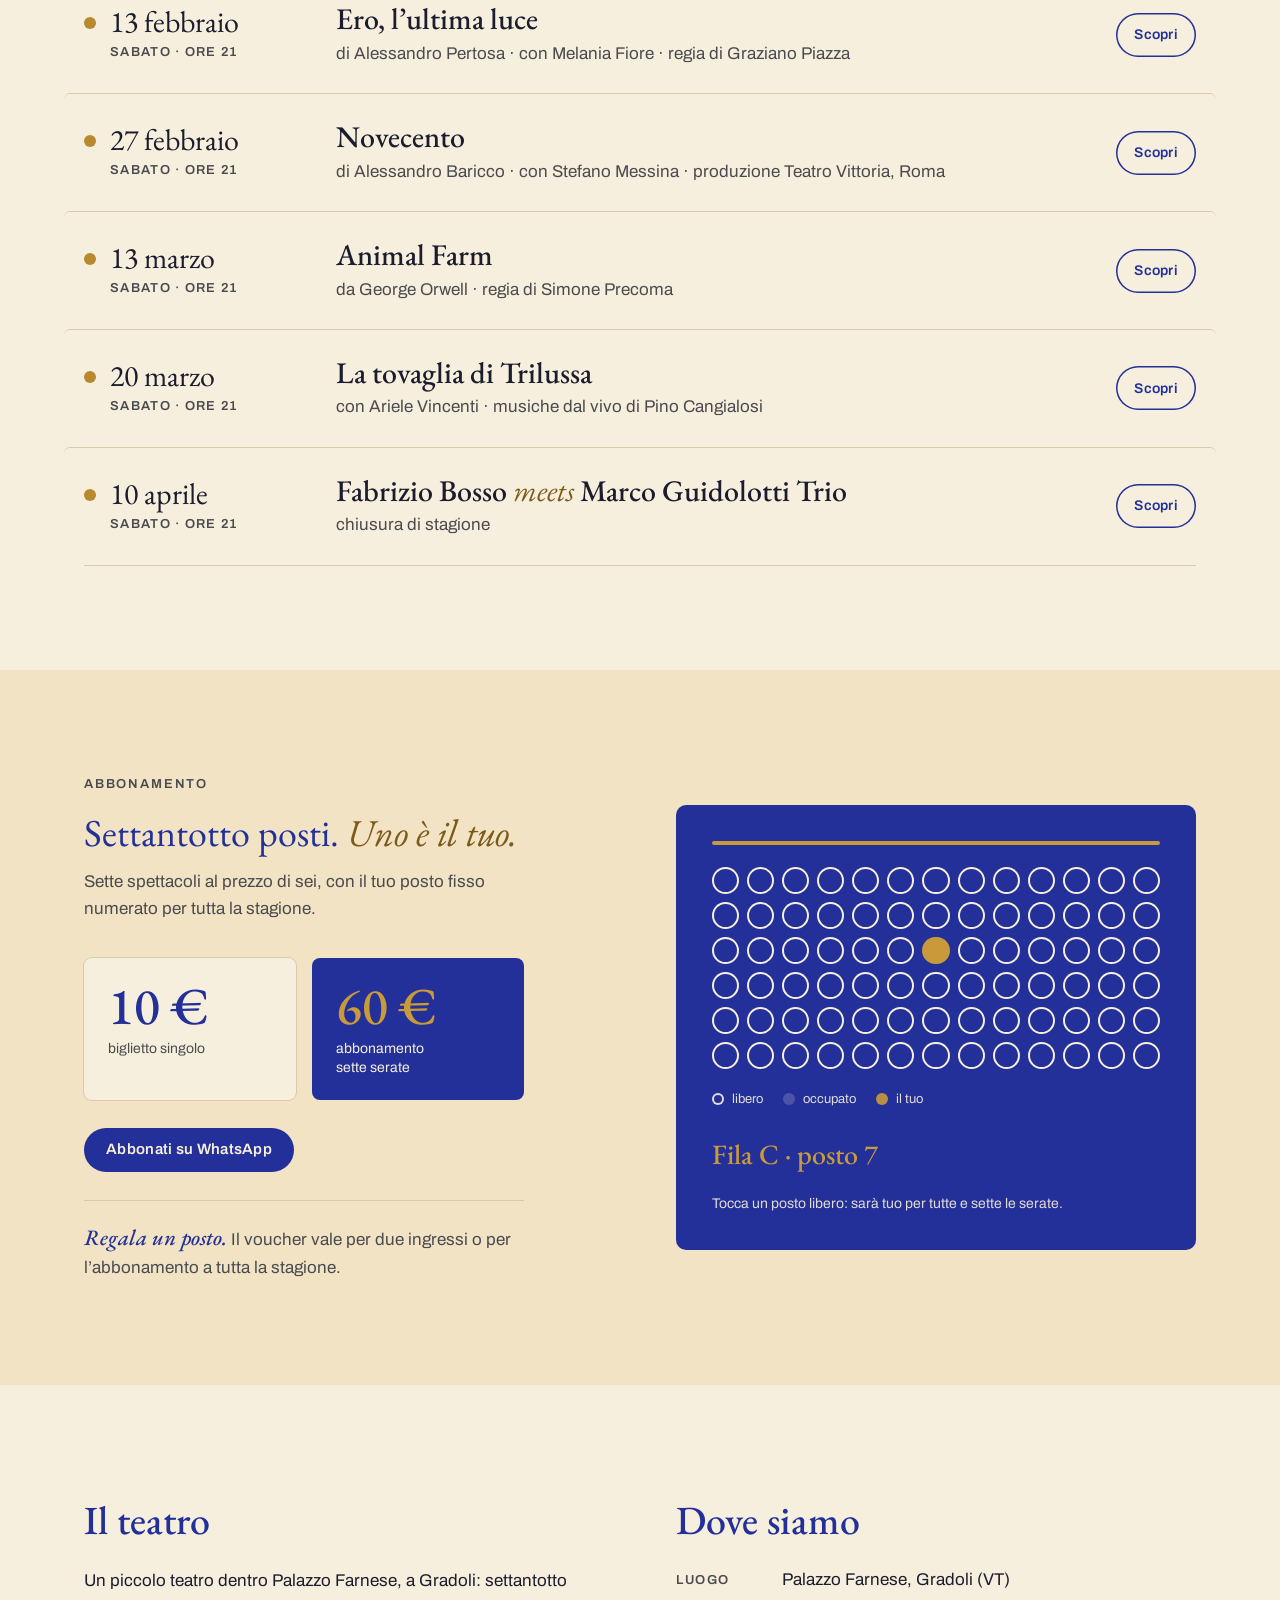
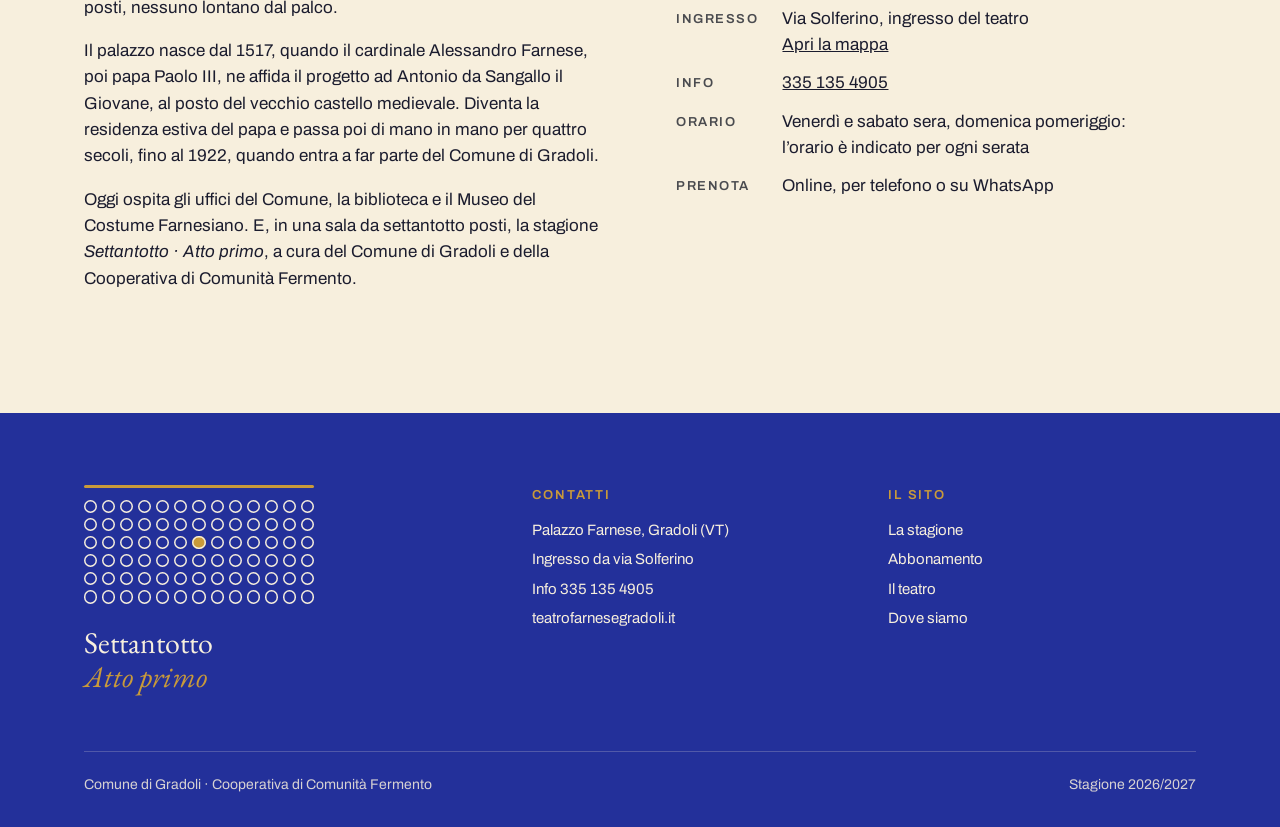
==== commit df213876: "Nuovo spettacolo: Animal Farm, sabato 13 marzo; abbonamento a 60 € Animal Farm da George Orwell, reg" ====
--- a/index.html
+++ b/index.html
@@ -41,10 +41,10 @@
         <h1>SETTANTOTTO</h1>
         <p class="sottotitolo">Atto primo</p>
         <p class="motto">Settantotto posti, nessuno lontano dal palco.</p>
-        <p class="quando">Sei spettacoli e due serate speciali a Palazzo Farnese.</p>
+        <p class="quando">Sette spettacoli e due serate speciali a Palazzo Farnese.</p>
         <div class="azioni">
           <a class="bottone bottone-oro" href="#stagione">Scopri la stagione</a>
-          <a class="bottone bottone-vuoto" href="#abbonamento">Abbonati · 50 €</a>
+          <a class="bottone bottone-vuoto" href="#abbonamento">Abbonati · 60 €</a>
         </div>
       </div>
 
@@ -76,7 +76,7 @@
     <div class="contenitore">
       <div class="titolo-sezione">
         <h2>La stagione</h2>
-        <p class="etichetta">Due serate speciali e sei spettacoli</p>
+        <p class="etichetta">Due serate speciali e sette spettacoli</p>
       </div>
       <ol class="stagione">
         <li>
@@ -110,6 +110,11 @@
           <a class="bottone bottone-filo" href="novecento.html">Scopri</a>
         </li>
         <li>
+          <div class="giorno"><div><strong>13 marzo</strong><small>Sabato · ore 21</small></div></div>
+          <div><h3><a href="animal-farm.html">Animal Farm</a></h3><p>da George Orwell · regia di Simone Precoma</p></div>
+          <a class="bottone bottone-filo" href="animal-farm.html">Scopri</a>
+        </li>
+        <li>
           <div class="giorno"><div><strong>20 marzo</strong><small>Sabato · ore 21</small></div></div>
           <div><h3><a href="la-tovaglia-di-trilussa.html">La tovaglia di Trilussa</a></h3><p>con Ariele Vincenti · musiche dal vivo di Pino Cangialosi</p></div>
           <a class="bottone bottone-filo" href="la-tovaglia-di-trilussa.html">Scopri</a>
@@ -129,10 +134,10 @@
       <div>
         <p class="etichetta">Abbonamento</p>
         <blockquote>Settantotto posti. <em>Uno è il tuo.</em></blockquote>
-        <p style="margin: 14px 0 0; color: var(--peperino); max-width: 440px">Sei spettacoli al prezzo di cinque, con il tuo posto fisso numerato per tutta la stagione.</p>
+        <p style="margin: 14px 0 0; color: var(--peperino); max-width: 440px">Sette spettacoli al prezzo di sei, con il tuo posto fisso numerato per tutta la stagione.</p>
         <div class="prezzi">
           <div class="prezzo"><strong>10 €</strong><span>biglietto singolo</span></div>
-          <div class="prezzo evidenza"><strong>50 €</strong><span>abbonamento<br>sei serate</span></div>
+          <div class="prezzo evidenza"><strong>60 €</strong><span>abbonamento<br>sette serate</span></div>
         </div>
         <a class="bottone bottone-blu" id="abbonati" href="#" target="_blank" rel="noopener">Abbonati su WhatsApp</a>
         <p class="regalo"><strong>Regala un posto.</strong> Il voucher vale per due ingressi o per l’abbonamento a tutta la stagione.</p>
@@ -148,7 +153,7 @@
         </ul>
         <p class="didascalia" aria-live="polite">
           <strong id="posto-scelto">Fila C · posto 7</strong>
-          <span id="posto-spiegazione">Tocca un posto libero: sarà tuo per tutte e sei le serate.</span>
+          <span id="posto-spiegazione">Tocca un posto libero: sarà tuo per tutte e sette le serate.</span>
         </p>
       </div>
     </div>
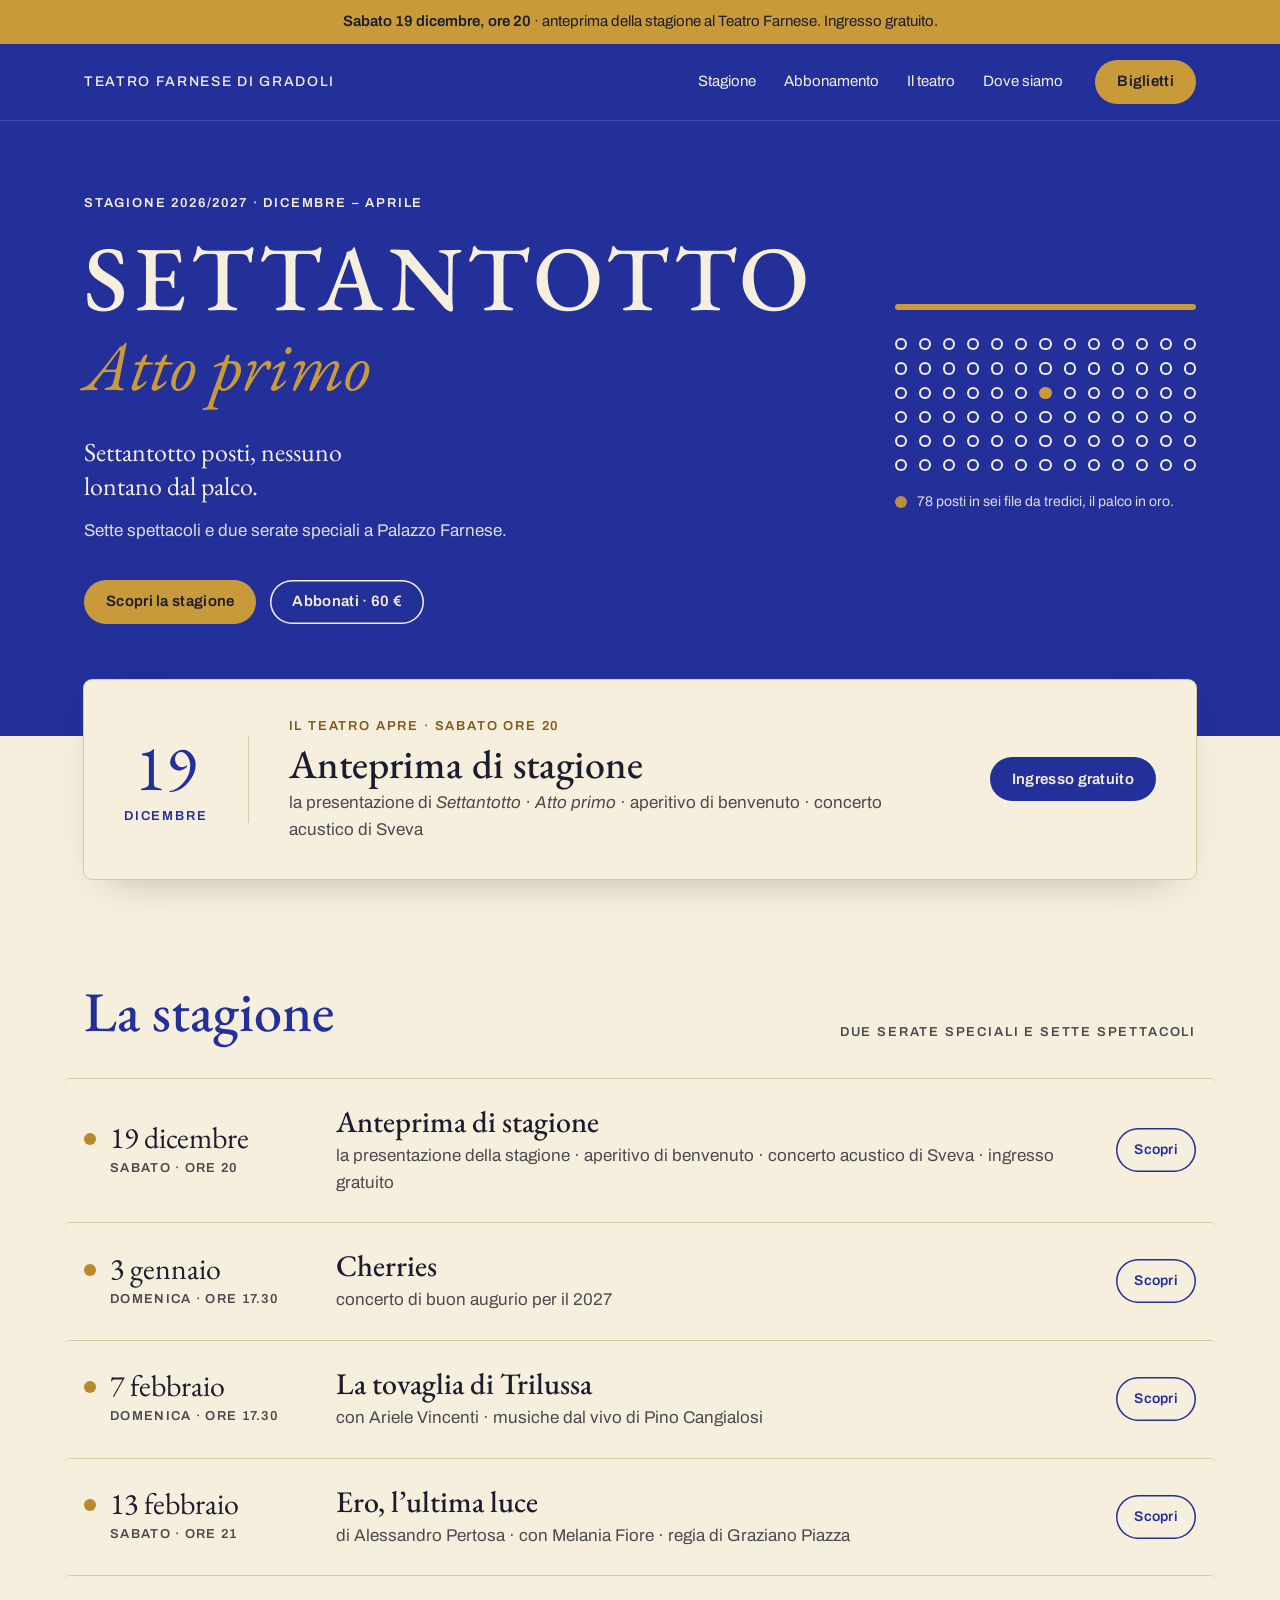
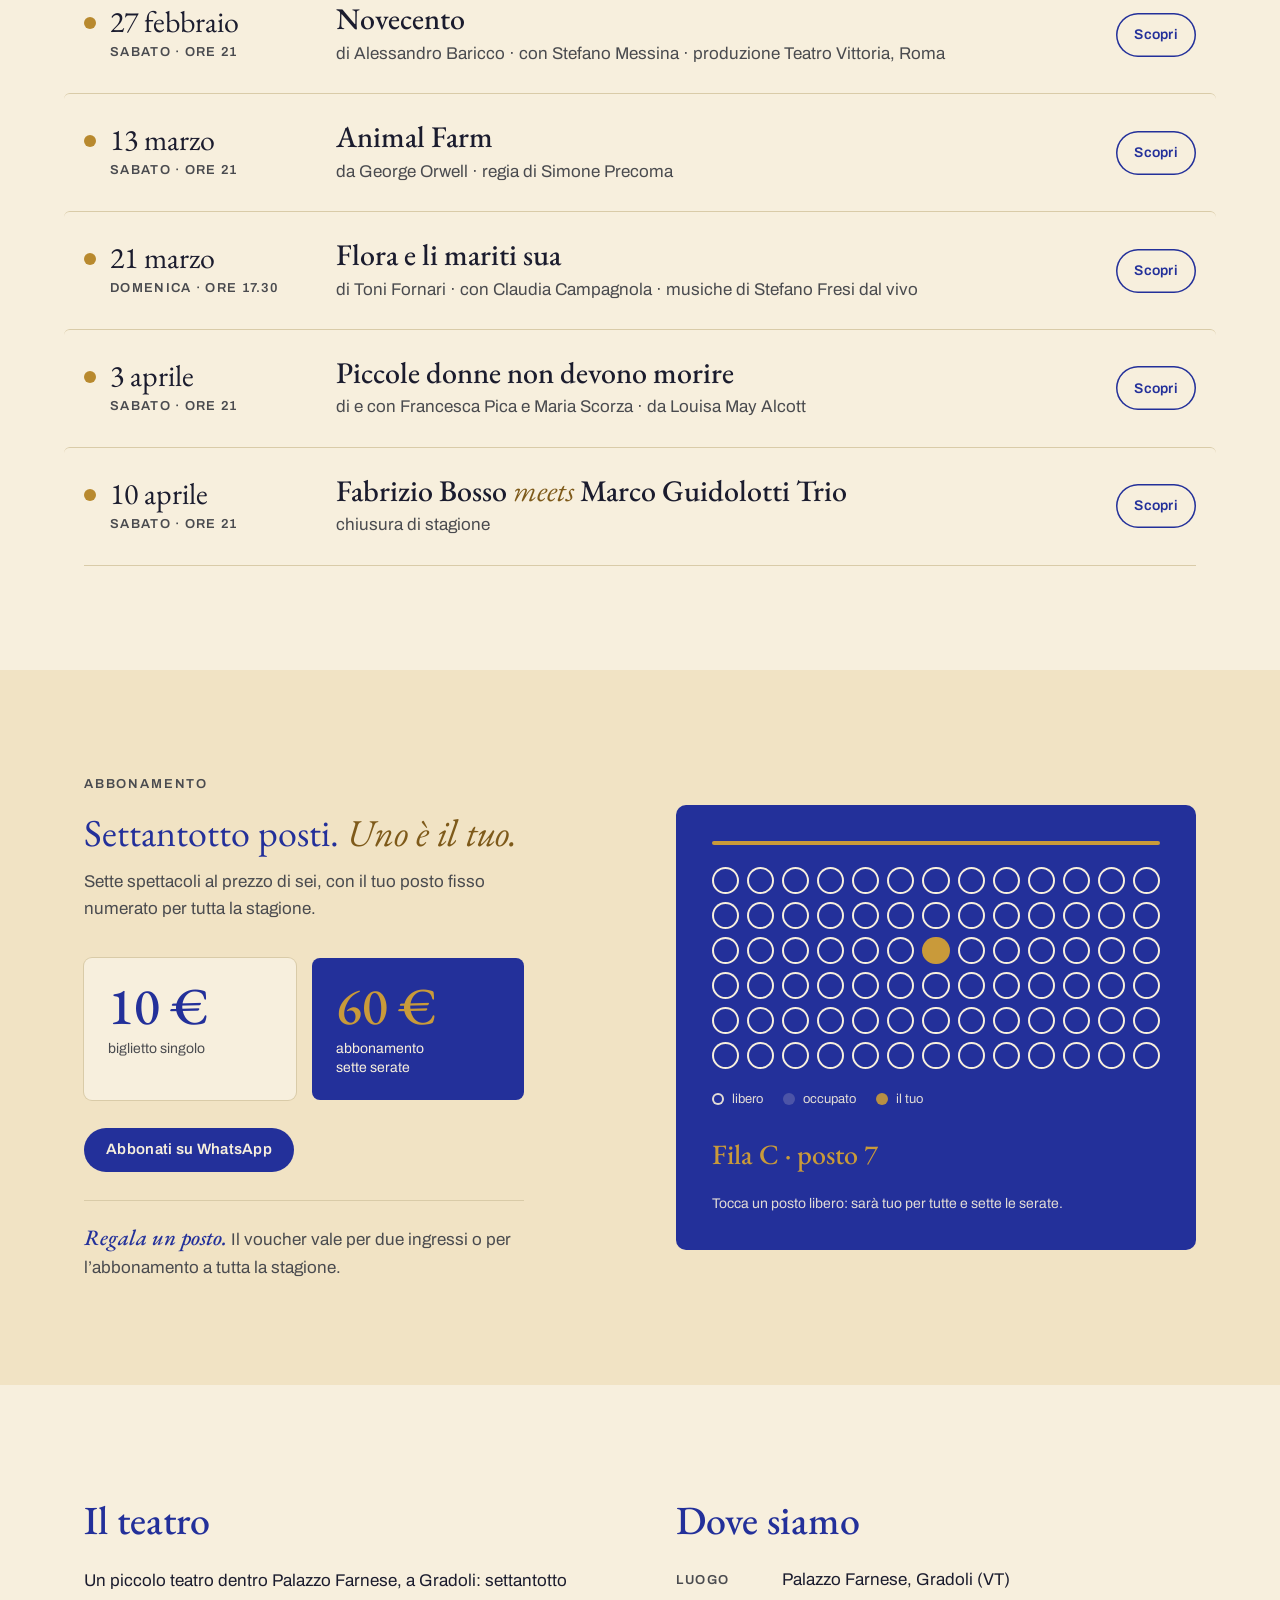
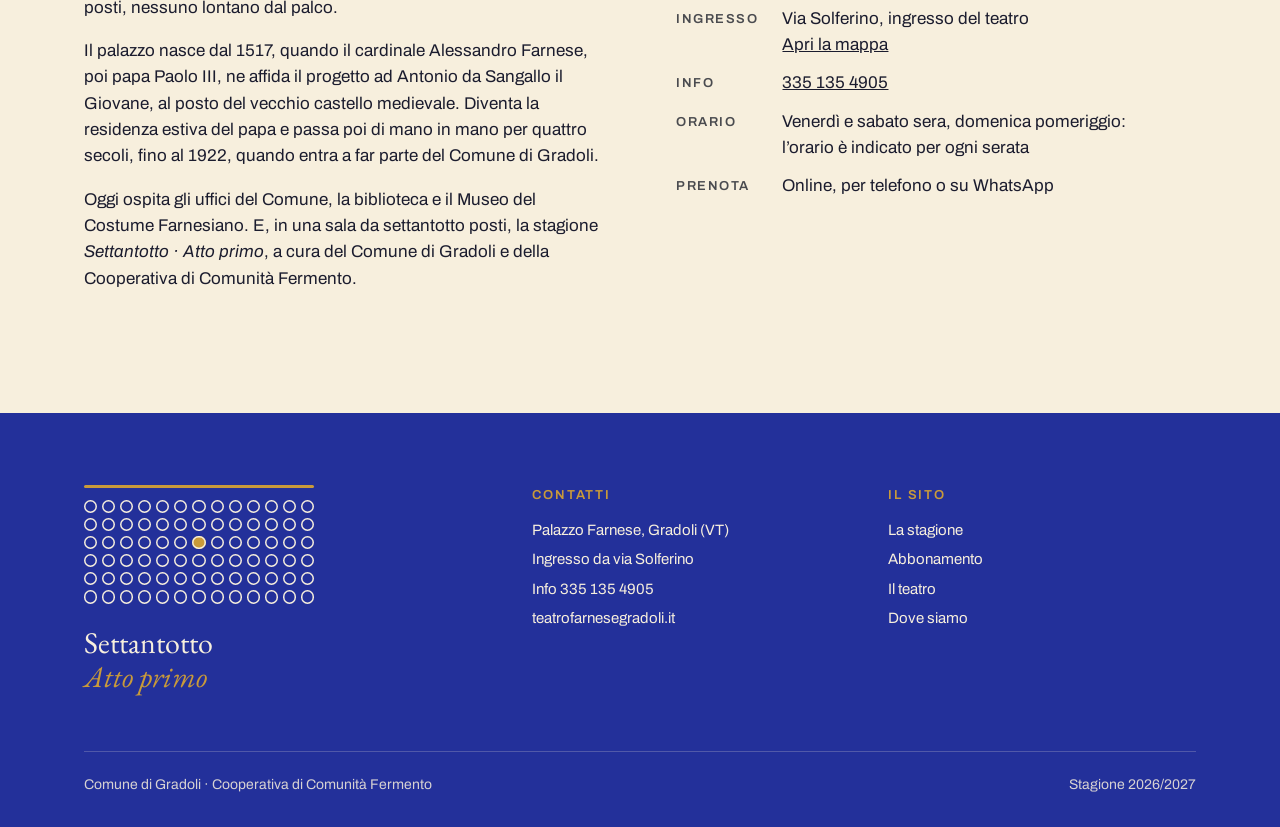
==== commit a6903e03: "Date ATCL: Trilussa 7 febbraio, Flora 21 marzo, Piccole donne 3 aprile Date proposte da ATCL il 26 n" ====
--- a/index.html
+++ b/index.html
@@ -90,14 +90,9 @@
           <a class="bottone bottone-filo" href="cherries.html">Scopri</a>
         </li>
         <li>
-          <div class="giorno"><div><strong>16 gennaio</strong><small>Sabato · ore 21</small></div></div>
-          <div><h3><a href="flora-e-li-mariti-sua.html">Flora e li mariti sua</a></h3><p>di Toni Fornari · con Claudia Campagnola · musiche di Stefano Fresi dal vivo</p></div>
-          <a class="bottone bottone-filo" href="flora-e-li-mariti-sua.html">Scopri</a>
-        </li>
-        <li>
-          <div class="giorno"><div><strong>6 febbraio</strong><small>Sabato · ore 21</small></div></div>
-          <div><h3><a href="piccole-donne-non-devono-morire.html">Piccole donne non devono morire</a></h3><p>di e con Francesca Pica e Maria Scorza · da Louisa May Alcott</p></div>
-          <a class="bottone bottone-filo" href="piccole-donne-non-devono-morire.html">Scopri</a>
+          <div class="giorno"><div><strong>7 febbraio</strong><small>Domenica · ore 17.30</small></div></div>
+          <div><h3><a href="la-tovaglia-di-trilussa.html">La tovaglia di Trilussa</a></h3><p>con Ariele Vincenti · musiche dal vivo di Pino Cangialosi</p></div>
+          <a class="bottone bottone-filo" href="la-tovaglia-di-trilussa.html">Scopri</a>
         </li>
         <li>
           <div class="giorno"><div><strong>13 febbraio</strong><small>Sabato · ore 21</small></div></div>
@@ -115,9 +110,14 @@
           <a class="bottone bottone-filo" href="animal-farm.html">Scopri</a>
         </li>
         <li>
-          <div class="giorno"><div><strong>20 marzo</strong><small>Sabato · ore 21</small></div></div>
-          <div><h3><a href="la-tovaglia-di-trilussa.html">La tovaglia di Trilussa</a></h3><p>con Ariele Vincenti · musiche dal vivo di Pino Cangialosi</p></div>
-          <a class="bottone bottone-filo" href="la-tovaglia-di-trilussa.html">Scopri</a>
+          <div class="giorno"><div><strong>21 marzo</strong><small>Domenica · ore 17.30</small></div></div>
+          <div><h3><a href="flora-e-li-mariti-sua.html">Flora e li mariti sua</a></h3><p>di Toni Fornari · con Claudia Campagnola · musiche di Stefano Fresi dal vivo</p></div>
+          <a class="bottone bottone-filo" href="flora-e-li-mariti-sua.html">Scopri</a>
+        </li>
+        <li>
+          <div class="giorno"><div><strong>3 aprile</strong><small>Sabato · ore 21</small></div></div>
+          <div><h3><a href="piccole-donne-non-devono-morire.html">Piccole donne non devono morire</a></h3><p>di e con Francesca Pica e Maria Scorza · da Louisa May Alcott</p></div>
+          <a class="bottone bottone-filo" href="piccole-donne-non-devono-morire.html">Scopri</a>
         </li>
         <li>
           <div class="giorno"><div><strong>10 aprile</strong><small>Sabato · ore 21</small></div></div>
